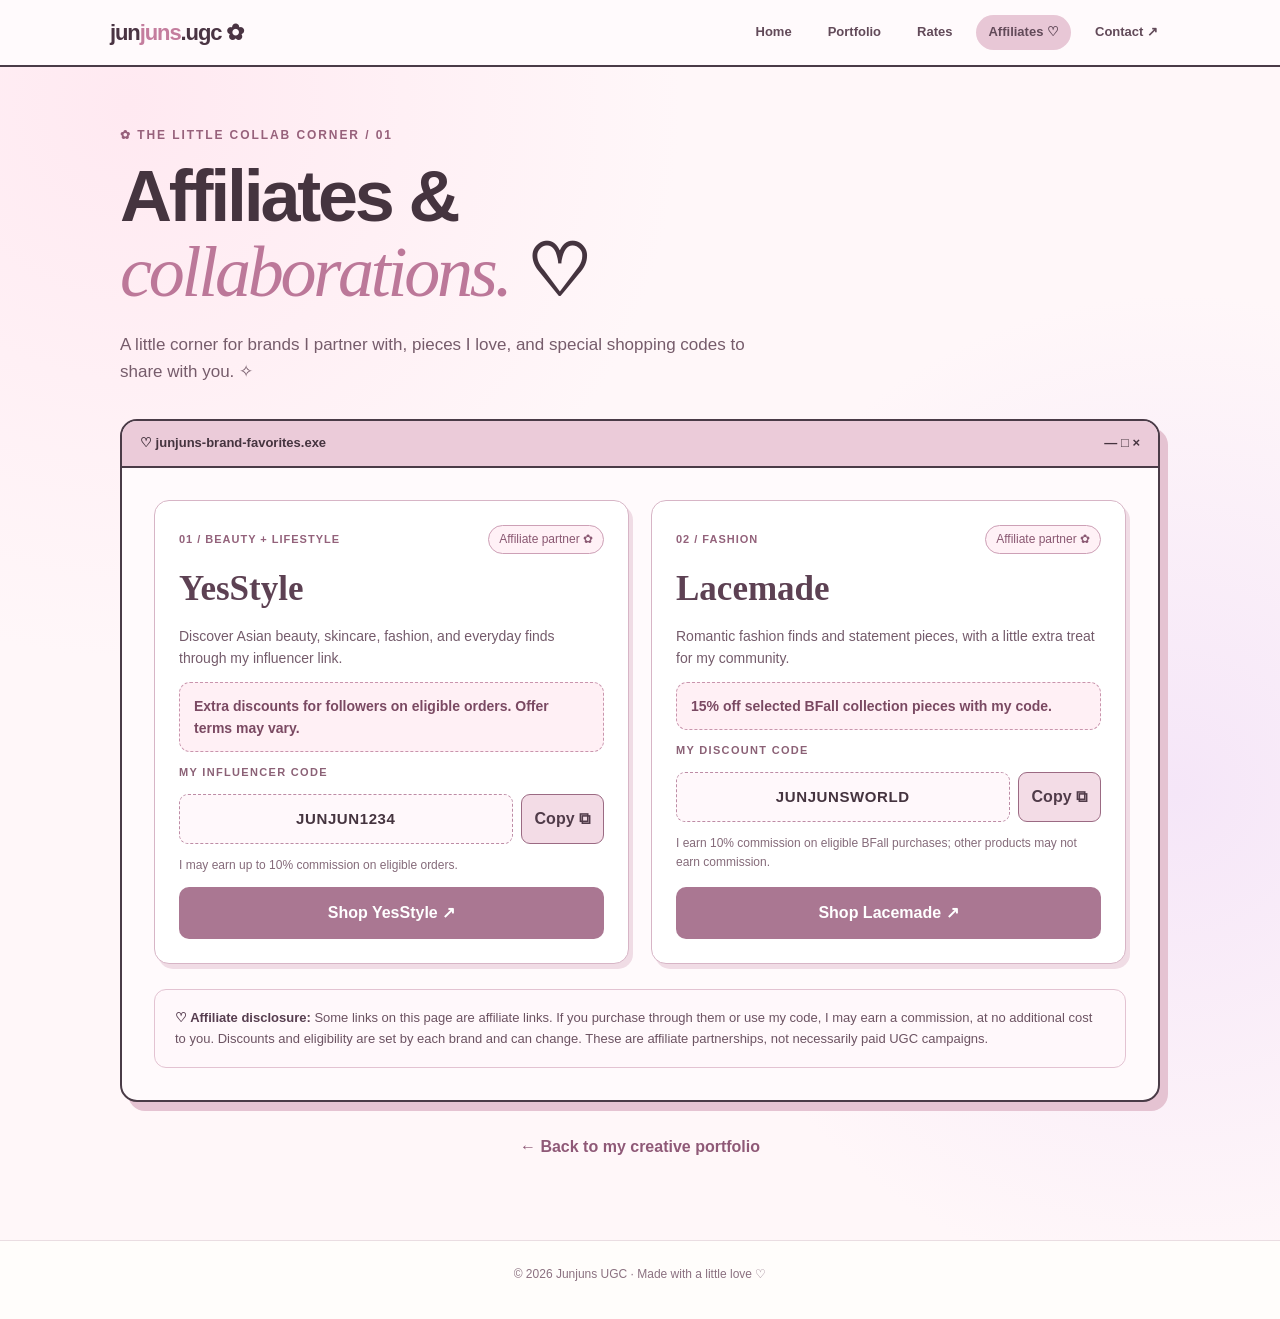
==== affiliates.html @ 4fedbb63 "Rename affiliates to affiliates.html" ====
<!doctype html>
<html lang="en">
<head>
<meta charset="utf-8"><meta name="viewport" content="width=device-width, initial-scale=1">
<meta name="description" content="Junjuns UGC affiliate partnerships, discount codes and shopping links for YesStyle and Lacemade.">
<title>Affiliates & Collaborations | Junjuns UGC</title>
<link rel="stylesheet" href="version-b.css">
<style>
/* Independent page styles; no existing site selectors or scripts modified. */
:root{--ink:#45343f;--pink:#ebcbd9;--rose:#a76f89;--paper:#fffafc;--edge:#4a3b47}
*,*::before,*::after{box-sizing:border-box}
body.aff-page{margin:0;min-height:100vh;background:radial-gradient(circle at 10% 8%,#ffe9f1,transparent 33%),radial-gradient(circle at 92% 60%,#f5e6f8,transparent 35%),#fff7f9;color:var(--ink);font-family:Arial,Helvetica,sans-serif;line-height:1.6}
.aff-top{position:relative;z-index:2;background:#fffafc;border-bottom:2px solid var(--edge);padding:15px max(20px,calc((100vw - 1060px)/2));display:flex;align-items:center;justify-content:space-between;gap:15px;flex-wrap:wrap}
.aff-logo{font-weight:900;font-size:22px;color:#4a3443;text-decoration:none;letter-spacing:-.05em}.aff-logo span{color:#c47d9e}
.aff-nav{display:flex;gap:12px;flex-wrap:wrap}.aff-nav a{font-size:13px;color:#624a59;text-decoration:none;font-weight:700;padding:7px 12px;border-radius:99px}.aff-nav a:hover,.aff-nav a:focus-visible{background:#f6dce7}.aff-nav a[aria-current]{background:#e8c7d6}
.aff-main{max-width:1080px;margin:0 auto;padding:54px 20px 80px}.aff-kicker{font-size:12px;font-weight:900;letter-spacing:.16em;color:#97617b}.aff-main h1{font-size:clamp(38px,6vw,72px);line-height:1.05;letter-spacing:-.045em;margin:12px 0 20px}.aff-main h1 em{color:#bc7899;font-family:Georgia,serif;font-weight:400}.aff-lead{max-width:650px;color:#765c6b;font-size:17px;margin:0 0 34px}
.aff-window{border:2px solid var(--edge);border-radius:17px;overflow:hidden;background:var(--paper);box-shadow:8px 9px 0 #e5c3d2}.aff-bar{background:var(--pink);border-bottom:2px solid var(--edge);display:flex;justify-content:space-between;gap:12px;padding:12px 18px;font-size:13px;font-weight:800}.aff-inner{padding:clamp(18px,3vw,32px)}
.aff-grid{display:grid;grid-template-columns:repeat(2,minmax(0,1fr));gap:22px}.aff-card{border:1px solid #d7b5c6;border-radius:15px;background:white;padding:24px;box-shadow:4px 5px 0 #f0dce5;display:flex;flex-direction:column;gap:12px;min-width:0}.aff-card-head{display:flex;align-items:center;justify-content:space-between;gap:8px;flex-wrap:wrap}.aff-category{font-size:11px;font-weight:900;letter-spacing:.09em;color:#93627b}.aff-stamp{font-size:12px;border:1px solid #cda0b6;border-radius:999px;padding:4px 10px;background:#fff1f6;color:#8a5872}.aff-card h2{font-family:Georgia,serif;font-size:35px;line-height:1.1;margin:4px 0;color:#5d4153}.aff-card p{margin:0;color:#745b6b;font-size:14px}.aff-offer{background:#fff0f5;border:1px dashed #c995ad;border-radius:11px;padding:12px 14px;font-weight:700;font-size:14px;color:#7a4962}.aff-code-label{font-size:11px;font-weight:900;letter-spacing:.12em;color:#8b6176}.aff-code-row{display:flex;align-items:stretch;gap:8px}.aff-code{flex:1;min-width:0;display:flex;align-items:center;justify-content:center;border:1px dashed #bd8ca5;border-radius:9px;background:#fff8fb;padding:12px 8px;font-size:15px;font-weight:900;letter-spacing:.04em;overflow-wrap:anywhere}.aff-copy{border:1px solid #9b6a83;background:#f3dce6;border-radius:9px;padding:9px 13px;color:#503b49;cursor:pointer;font-weight:800}.aff-copy:hover{background:#e9c7d7}.aff-shop{display:block;text-align:center;text-decoration:none;background:#aa7792;color:white!important;border-radius:10px;padding:13px 16px;font-weight:800;margin-top:auto}.aff-shop:hover{background:#8d5b77}.aff-small{font-size:12px!important;color:#856b7a!important}.aff-disclosure{margin:25px 0 0;padding:18px 20px;border:1px solid #e3c3d2;border-radius:12px;background:#fff8fb;color:#6c5362;font-size:13px}.aff-disclosure strong{color:#573e50}.aff-back{text-align:center;margin:32px 0 0}.aff-back a{color:#8f5977;font-weight:800;text-underline-offset:4px}.aff-footer{text-align:center;padding:24px 16px 35px;font-size:12px;color:#8b7180}
@media(max-width:700px){.aff-grid{grid-template-columns:1fr}.aff-main{padding-top:35px}.aff-top{justify-content:center}.aff-nav{justify-content:center}.aff-card{padding:20px}.aff-window{box-shadow:4px 5px 0 #e5c3d2}}
@media(prefers-reduced-motion:no-preference){.aff-card{transition:transform .2s,box-shadow .2s}.aff-card:hover{transform:translateY(-3px);box-shadow:5px 8px 0 #f0dce5}}
</style>
</head>
<body class="aff-page">
<header class="aff-top"><a class="aff-logo" href="index.html#home">jun<span>juns</span>.ugc ✿</a><nav class="aff-nav" aria-label="Page navigation"><a href="index.html#home">Home</a><a href="index.html#portfolio">Portfolio</a><a href="index.html#rates">Rates</a><a href="affiliates.html" aria-current="page">Affiliates ♡</a><a href="index.html#contact">Contact ↗</a></nav></header>
<main class="aff-main"><span class="aff-kicker">✿ THE LITTLE COLLAB CORNER / 01</span><h1>Affiliates &amp;<br><em>collaborations.</em> ♡</h1><p class="aff-lead">A little corner for brands I partner with, pieces I love, and special shopping codes to share with you. ✧</p>
<section class="aff-window" aria-label="Affiliate partnerships"><div class="aff-bar"><span>♡ junjuns-brand-favorites.exe</span><span aria-hidden="true">— □ ×</span></div><div class="aff-inner"><div class="aff-grid">
<article class="aff-card"><div class="aff-card-head"><span class="aff-category">01 / BEAUTY + LIFESTYLE</span><span class="aff-stamp">Affiliate partner ✿</span></div><h2>YesStyle</h2><p>Discover Asian beauty, skincare, fashion, and everyday finds through my influencer link.</p><div class="aff-offer">Extra discounts for followers on eligible orders. Offer terms may vary.</div><span class="aff-code-label">MY INFLUENCER CODE</span><div class="aff-code-row"><span class="aff-code">JUNJUN1234</span><button class="aff-copy" type="button" data-copy="JUNJUN1234" aria-label="Copy YesStyle code JUNJUN1234">Copy ⧉</button></div><p class="aff-small">I may earn up to 10% commission on eligible orders.</p><a class="aff-shop" href="https://www.yesstyle.com/de/home.html?rco=JUNJUN1234&amp;utm_term=JUNJUN1234&amp;utm_medium=Influencer&amp;utm_source=dynamic&amp;mcg=influencer" target="_blank" rel="noopener noreferrer sponsored">Shop YesStyle ↗</a></article>
<article class="aff-card"><div class="aff-card-head"><span class="aff-category">02 / FASHION</span><span class="aff-stamp">Affiliate partner ✿</span></div><h2>Lacemade</h2><p>Romantic fashion finds and statement pieces, with a little extra treat for my community.</p><div class="aff-offer">15% off selected BFall collection pieces with my code.</div><span class="aff-code-label">MY DISCOUNT CODE</span><div class="aff-code-row"><span class="aff-code">JUNJUNSWORLD</span><button class="aff-copy" type="button" data-copy="JUNJUNSWORLD" aria-label="Copy Lacemade code JUNJUNSWORLD">Copy ⧉</button></div><p class="aff-small">I earn 10% commission on eligible BFall purchases; other products may not earn commission.</p><a class="aff-shop" href="https://lacemade.com/JUNJUNSWORLD" target="_blank" rel="noopener noreferrer sponsored">Shop Lacemade ↗</a></article>
</div><aside class="aff-disclosure"><strong>♡ Affiliate disclosure:</strong> Some links on this page are affiliate links. If you purchase through them or use my code, I may earn a commission, at no additional cost to you. Discounts and eligibility are set by each brand and can change. These are affiliate partnerships, not necessarily paid UGC campaigns.</aside></div></section>
<p class="aff-back"><a href="index.html#portfolio">← Back to my creative portfolio</a></p></main><footer class="aff-footer">© 2026 Junjuns UGC · Made with a little love ♡</footer>
<script>
(function(){document.querySelectorAll('[data-copy]').forEach(function(button){button.addEventListener('click',async function(){var value=button.getAttribute('data-copy');var old=button.textContent;try{if(navigator.clipboard&&window.isSecureContext){await navigator.clipboard.writeText(value)}else{var area=document.createElement('textarea');area.value=value;area.style.position='fixed';area.style.opacity='0';document.body.appendChild(area);area.select();if(!document.execCommand('copy'))throw Error('Copy unavailable');area.remove()}button.textContent='Copied ✓'}catch(e){button.textContent='Select code';var selection=window.getSelection();var range=document.createRange();range.selectNodeContents(button.previousElementSibling);selection.removeAllRanges();selection.addRange(range)}setTimeout(function(){button.textContent=old},2000)})})})();
</script>
</body></html>
---- version-b.css ----
@import url('https://fonts.googleapis.com/css2?family=DM+Sans:wght@400;500;600;700;800&family=Playfair+Display:ital,wght@1,600;1,700&display=swap');:root{--cream:#faf7f2;--white:#fffdfb;--rose:#ebcfd7;--mauve:#b78396;--blue:#c5d6eb;--ink:#302b32;--line:#494047;--muted:#6c6469}*{box-sizing:border-box}html{scroll-behavior:smooth}body{margin:0;color:var(--ink);background:var(--cream);font:16px/1.65 'DM Sans',Arial,sans-serif}a{color:inherit;text-decoration:none}button{font:inherit;cursor:pointer}.shell{width:min(1120px,calc(100% - 44px));margin:auto}.nav{height:75px;display:flex;align-items:center;justify-content:space-between;padding:0 max(24px,calc((100vw - 1120px)/2));background:rgba(255,253,251,.96);border-bottom:1px solid #e6dadd;position:sticky;top:0;z-index:30;backdrop-filter:blur(12px)}.brand,footer b{font-size:22px;font-weight:800;letter-spacing:-1.5px}.brand span,footer b span{color:var(--mauve)}.brand i{font-style:normal;color:var(--mauve)}nav{display:flex;gap:29px}nav a{font-size:13px;font-weight:800}nav a:hover,.textlink:hover{color:var(--mauve)}.mobile{display:none;border:0;background:none;font-size:24px}.section{padding:100px 0;scroll-margin-top:72px}.hero{padding:80px 0 55px;background:radial-gradient(ellipse at 90% 15%,#f3e8ed 0%,transparent 48%),var(--cream)}.window{border:2px solid var(--line);box-shadow:11px 11px 0 var(--blue);background:white;max-width:1040px;margin:auto}.titlebar{display:flex;justify-content:space-between;align-items:center;background:#8fa9a3;color:#fff;padding:8px 15px;border-bottom:2px solid var(--line);font-size:12px;font-weight:800;letter-spacing:.6px}.controls{color:#302b32}.windowbody{display:grid;grid-template-columns:1.08fr .92fr;min-height:490px}.intro{padding:52px 48px}.tape,.label{display:inline-block;background:#efd9b7;border:1px solid var(--line);padding:5px 12px;font-size:11px;font-weight:800;transform:rotate(-2deg)}.eyebrow{font-size:11px;letter-spacing:2px;font-weight:800;color:#806776}.intro .eyebrow{display:block;margin-top:22px;color:#698b8c}h1,h2,h3,p{margin-top:0}h1{font-size:clamp(48px,6.1vw,83px);line-height:.98;letter-spacing:-5px;margin:16px 0 25px;font-weight:800}em{font-family:'Playfair Display',Georgia,serif;color:var(--mauve);font-weight:600}.dot{color:#8fa9a3}.lead{max-width:430px;color:#4b444a;font-size:15px}.actions{display:flex;flex-wrap:wrap;gap:12px;margin-top:30px}.btn{display:inline-block;background:#efd2a8;border:2px solid var(--ink);border-radius:6px;padding:11px 19px;font-size:12px;font-weight:800;box-shadow:3px 3px 0 var(--ink)}.btn:hover{transform:translateY(-2px)}.outline{background:#fff}.photo-area{position:relative;display:flex;align-items:center;justify-content:center;background:#faf3f4;overflow:hidden;min-height:460px}.paper{position:absolute;width:245px;height:305px;border:1px solid #b5a9a9;background:#e5e1db;transform:rotate(-12deg)}.paper.two{background:var(--blue);transform:rotate(10deg)}.polaroid{position:relative;width:245px;background:#fff;padding:14px 14px 10px;transform:rotate(5deg);box-shadow:3px 8px 17px #332b3433;border:1px solid #aaa}.portrait{height:265px;background:linear-gradient(145deg,#ead1d9,#d9e5ef);display:flex;align-items:center;justify-content:center;text-align:center;color:#786b73;font-weight:800;letter-spacing:2px}.portrait img{width:100%;height:100%;object-fit:cover}.polaroid small{display:block;text-align:center;font:italic 16px Georgia;margin-top:9px}.seal{position:absolute;right:18px;bottom:42px;transform:rotate(10deg);border:2px solid #9eb7bd;padding:7px;color:#698f96;font-size:11px;font-weight:800}.sticker{position:absolute;left:12px;bottom:32px;background:var(--rose);padding:8px;transform:rotate(-9deg);font-size:11px;font-weight:800}.status{display:flex;justify-content:space-between;background:var(--rose);padding:9px 15px;border-top:2px solid var(--line);font-size:10px;letter-spacing:1px;font-weight:800}.micro{text-align:center;font-size:12px;color:var(--mauve);margin-top:30px}.heading{text-align:center;max-width:720px;margin:0 auto 44px}.heading h2{font-size:clamp(38px,5vw,61px);letter-spacing:-2.5px;line-height:1.15;margin:13px 0 15px}.heading p{color:var(--muted)}.about{background:#fffdfb}.about-grid{display:grid;grid-template-columns:1fr 1fr;gap:28px;align-items:stretch}.about-card{background:var(--rose);border:1.5px solid var(--ink);border-radius:25px;padding:45px;box-shadow:7px 7px 0 var(--blue)}.about-icon{font-size:50px;color:var(--mauve)}.about-card h3,.about-copy h3{font-size:30px;line-height:1.2}.about-card p,.about-copy p{color:#514951}.tiny-note{font-size:10px;font-weight:800;letter-spacing:1.5px;margin-top:34px}.about-copy{padding:38px}.about-copy .label{background:var(--blue);margin-bottom:18px}.steps{display:flex;flex-wrap:wrap;gap:8px;margin:23px 0}.steps span{background:#f5edf0;border:1px solid #e5d7dd;border-radius:40px;padding:7px 12px;font-size:11px;font-weight:800}.textlink{display:block;font-size:13px;font-weight:800;margin-top:20px}.portfolio{background:#faf7f2}.filters{display:flex;flex-wrap:wrap;gap:9px;justify-content:center;margin-bottom:28px}.filter{background:white;border:1px solid #d7c7cb;border-radius:50px;padding:9px 16px;font-size:12px;font-weight:800;color:var(--ink)}.filter.active{background:var(--rose);border-color:var(--mauve)}.projects{display:grid;grid-template-columns:repeat(3,1fr);gap:22px}.project{border:1.5px solid var(--ink);background:#fff;box-shadow:5px 5px 0 #e9d5dc;overflow:hidden;border-radius:7px;cursor:pointer;text-align:left;padding:0}.project:hover{transform:translateY(-3px)}.project-image{height:230px;position:relative;background:#e6d4dc;display:flex;align-items:center;justify-content:center;overflow:hidden}.project:nth-child(3n+2) .project-image{background:var(--blue)}.project:nth-child(3n) .project-image{background:#e8e0d8}.project-image img{width:100%;height:100%;object-fit:cover}.project-image .placeholder{font-size:55px}.project-image .tag{position:absolute;top:13px;left:13px;background:#fff;padding:4px 8px;border:1px solid var(--ink);font-size:10px;font-weight:800;text-transform:uppercase}.project-body{padding:20px}.project-body small{font-size:10px;letter-spacing:1.2px;font-weight:800;text-transform:uppercase;color:var(--mauve)}.project-body h3{font-size:21px;line-height:1.2;margin:9px 0}.project-body p{font-size:13px;color:var(--muted);min-height:55px}.view{font-size:12px;font-weight:800}.fineprint{margin-top:28px;text-align:center;color:var(--muted);font-size:12px}.services{background:#f5edf0}.service-grid,.rate-grid{display:grid;grid-template-columns:repeat(3,1fr);gap:20px}.service-grid article,.rate-grid article{background:#fffdfb;border:1.5px solid var(--ink);border-radius:12px;padding:32px;box-shadow:5px 5px 0 #e3cbd4}.service-grid span,.rate-grid span{font-size:11px;font-weight:800;letter-spacing:1.5px;color:var(--mauve)}.service-grid h3,.rate-grid h3{font-size:23px;line-height:1.25;margin:15px 0}.service-grid p,.rate-grid p{color:var(--muted);font-size:14px}.rates{background:#fffdfb}.rate-grid article{box-shadow:5px 5px 0 var(--blue)}.rate-grid .featured{background:#f9edf1}.rate-grid strong{display:block;font-size:43px;letter-spacing:-2px;margin:14px 0}.contact{background:linear-gradient(180deg,#faf7f2,#f4edf1)}.contact-window{max-width:850px;margin:auto;border:2px solid var(--ink);box-shadow:8px 8px 0 var(--rose)}.titlebar.blue{background:#a7c1dd}.contact-content{background:var(--blue);padding:45px;display:grid;grid-template-columns:1fr 200px;gap:25px;align-items:center}.contact-content h3{font-size:33px;margin:20px 0 10px}.contact-content .btn{margin-top:14px}.envelope{font-size:120px;text-align:center;color:#fff;line-height:1}.envelope span{display:block;font-size:12px;line-height:1.5;letter-spacing:1.4px;color:var(--ink);font-weight:800;transform:rotate(-5deg)}footer{padding:42px 0;background:#fffdfb;border-top:1px solid #eadde2;text-align:center}footer p{font-size:13px;margin:5px 0}footer small{font-size:11px;color:var(--muted)}.modal{position:fixed;inset:0;background:#241d25ba;z-index:100;display:none;align-items:center;justify-content:center;padding:20px}.modal.open{display:flex}.modal-panel{position:relative;background:var(--white);border:2px solid var(--ink);border-radius:18px;width:min(800px,100%);max-height:92vh;overflow:auto;padding:30px;box-shadow:8px 8px 0 var(--rose)}.modal-panel h3{font-size:28px;margin:7px 0}.modal-panel p{font-size:14px;color:var(--muted)}.close{position:absolute;right:15px;top:12px;border:2px solid var(--ink);border-radius:50%;background:white;width:38px;height:38px;font-size:23px}.mediawrap{display:flex;justify-content:center;align-items:center;background:#f4eff1;border-radius:9px;overflow:hidden;padding:8px}.mediawrap video{display:block;max-width:100%;max-height:65vh;width:auto;height:auto;border-radius:5px}.mediawrap iframe{border:0;width:min(100%,650px);height:min(65vh,460px);border-radius:5px}.mediawrap img{max-width:100%;max-height:60vh;object-fit:contain}.empty-media{padding:50px;text-align:center}.external{display:inline-block;margin-top:15px;font-size:13px;font-weight:800;text-decoration:underline}@media(max-width:800px){.mobile{display:block}nav{display:none;position:absolute;top:75px;left:0;right:0;background:#fff;padding:20px;flex-direction:column;gap:15px;box-shadow:0 12px 15px #0001}nav.show{display:flex}.windowbody,.about-grid{grid-template-columns:1fr}.photo-area{min-height:350px}.intro{padding:35px 28px}.section{padding:70px 0}.projects,.service-grid,.rate-grid{grid-template-columns:repeat(2,1fr)}.contact-content{grid-template-columns:1fr}.envelope{display:none}}@media(max-width:550px){.projects,.service-grid,.rate-grid{grid-template-columns:1fr}.status{font-size:8px}.intro h1{font-size:53px;letter-spacing:-3px}.about-copy,.about-card{padding:27px}.contact-content{padding:25px}.heading h2{font-size:39px}}

/* Portfolio layout: vertical and horizontal videos */

.projects {
  display: grid;
  grid-template-columns: repeat(4, minmax(0, 1fr));
  gap: 24px;
  align-items: start;
}

.projects .project {
  grid-column: span 1;
  min-width: 0;
  cursor: default;
}

/* Make horizontal videos twice as wide */
.projects .project:has(
  video.portfolio-video[data-orientation="horizontal"]
) {
  grid-column: span 2;
}

/* Keep each video's natural proportions */
.project-image:has(.portfolio-video) {
  height: auto;
  aspect-ratio: auto;
  overflow: hidden;
  background: #e7d8df;
}

.portfolio-video {
  display: block;
  width: 100%;
  height: auto;
  max-height: none;
  aspect-ratio: auto;
  object-fit: contain;
}

.project-image .tag {
  z-index: 2;
  pointer-events: none;
}

/* Tablet */
@media (max-width: 900px) {
  .projects {
    grid-template-columns: repeat(2, minmax(0, 1fr));
  }
}

/* Mobile */
@media (max-width: 600px) {
  .projects {
    grid-template-columns: 1fr;
  }

  .projects .project,
  .projects .project:has(
    video.portfolio-video[data-orientation="horizontal"]
  ) {
    grid-column: span 1;
  }
}

/* Slightly smaller horizontal video */

@media (min-width: 901px) {
  .projects .project:has(
    .portfolio-video[data-orientation="horizontal"]
  ) {
    width: 88%;
    justify-self: start;
  }
}


/* Junjuns UGC Quote Builder */

.quote-section {
  max-width: 1120px;
  margin: 70px auto;
  padding: 35px 22px;
  color: #49383f;
}

.quote-heading {
  text-align: center;
  margin-bottom: 35px;
}

.quote-eyebrow {
  font-size: 12px;
  letter-spacing: 2px;
  color: #a47a8c;
}

.quote-heading h2 {
  font-size: clamp(28px, 4vw, 42px);
  margin: 12px 0;
}

.quote-grid {
  display: grid;
  grid-template-columns: 1.1fr 0.9fr;
  gap: 30px;
  align-items: start;
}

.quote-fields,
.quote-summary {
  background: #fffaf7;
  border: 1px solid #ead9df;
  border-radius: 18px;
  padding: 28px;
}

.quote-fields h3,
.quote-summary h3 {
  margin: 22px 0 16px;
  font-size: 19px;
}

.quote-fields h3:first-child,
.quote-summary h3:first-child {
  margin-top: 0;
}

.quote-section label {
  display: block;
  font-size: 13px;
  margin: 15px 0 7px;
}

.quote-section input:not([type="checkbox"]),
.quote-section select,
.quote-section textarea {
  width: 100%;
  padding: 12px;
  border: 1px solid #decbd2;
  border-radius: 9px;
  background: white;
  color: #49383f;
  font: inherit;
  box-sizing: border-box;
}

.quote-section .quote-check {
  display: flex;
  align-items: center;
  gap: 10px;
  cursor: pointer;
}

.quote-check input {
  accent-color: #ae8296;
}

.quote-summary > p:not(.quote-note) {
  display: flex;
  justify-content: space-between;
  gap: 12px;
  margin: 15px 0;
}

.quote-total {
  display: flex;
  justify-content: space-between;
  align-items: center;
  border-top: 1px solid #e6d5dc;
  padding: 20px 0;
  margin-top: 20px;
}

.quote-total strong {
  font-size: 29px;
  color: #a46d87;
}

.quote-note {
  font-size: 12px;
  line-height: 1.7;
  color: #88757e;
}

.quote-submit {
  width: 100%;
  background: #ad8095;
  color: white;
  border: 0;
  border-radius: 30px;
  padding: 15px;
  margin-top: 20px;
  font: inherit;
  cursor: pointer;
}

.quote-submit:hover {
  background: #94677e;
}

@media (max-width: 750px) {
  .quote-grid {
    grid-template-columns: 1fr;
  }

  .quote-fields,
  .quote-summary {
    padding: 20px;
  }
}

/* RETRO CONTACT BUTTONS */

.contact-buttons {
  display: flex;
  flex-wrap: wrap;
  gap: 14px;
  margin-top: 22px;
}

.contact-buttons .contact-btn {
  display: inline-flex;
  align-items: center;
  justify-content: center;
  gap: 9px;
  padding: 13px 20px;
  border: 3px solid;
  border-color: #ffffff #69616e #69616e #ffffff;
  border-radius: 12px;
  box-shadow: 2px 2px 0 #34313a;
  color: #34313a;
  font-family: "Courier New", monospace;
  font-size: 13px;
  font-weight: 800;
  text-decoration: none;
  cursor: pointer;
  transition: none;
}

/* BLUE EMAIL BUTTON */
.contact-buttons .contact-btn-email {
  background: #a8c8ee;
  color: #34313a;
}

/* PINK INSTAGRAM BUTTON */
.contact-buttons .contact-btn-instagram {
  background: #efb5d0;
  color: #34313a;
}

.contact-buttons .contact-btn:hover {
  transform: translate(-1px, -1px);
  box-shadow: 3px 3px 0 #34313a;
}

.contact-buttons .contact-btn:active {
  transform: translate(2px, 2px);
  box-shadow: none;
  border-color: #69616e #ffffff #ffffff #69616e;
}

.contact-buttons .contact-btn svg {
  width: 19px;
  height: 19px;
}


/* ELEGANT EMAIL STICKER */

.contact-copy-email {
  display: inline-flex;
  align-items: center;
  flex-wrap: wrap;
  gap: 8px;
  margin-top: 16px;
  padding: 7px 10px;
  background: #fff5f9;
  border: 2px solid #34313a;
  border-radius: 10px;
  box-shadow: 2px 2px 0 #e6a9c6;
  max-width: 100%;
}


/* THIN ELEGANT FONT */

.contact-copy-email span {
  font-family: Georgia, "Times New Roman", serif;
  font-size: 15px;
  font-weight: 400;
  letter-spacing: 0.1px;
  color: #493447;
  overflow-wrap: anywhere;
}

.contact-copy-email button {
  background: #f3bbd4;
  color: #34313a;
  border: 2px solid #34313a;
  border-radius: 7px;
  padding: 5px 7px;
  box-shadow: 2px 2px 0 #806a7d;
  font-size: 14px;
  cursor: pointer;
}


.contact-copy-email button:hover {
  background: #eaa7c7;
}

.contact-copy-email button:active {
  transform: translate(2px, 2px);
  box-shadow: none;
}

/* WHY WORK WITH ME — RETRO PROCESS WINDOW */
.wwm-section {
  max-width: 1120px;
  margin: 75px auto;
  padding: 0 22px;
}

.wwm-intro {
  max-width: 680px;
  margin: 0 auto 30px;
  text-align: center;
}

.wwm-eyebrow {
  color: #a3768b;
  font-size: 12px;
  font-weight: 700;
  letter-spacing: 2px;
}

.wwm-intro h2 {
  margin: 12px 0;
  color: #302b32;
  font-size: clamp(30px, 4vw, 46px);
}

.wwm-intro h2 em {
  color: #b78396;
  font-family: "Playfair Display", serif;
}

.wwm-intro > p:last-child {
  color: #6c6469;
  line-height: 1.8;
}

.wwm-window {
  overflow: hidden;
  border: 2px solid #494047;
  border-radius: 22px;
  background: #fffdfb;
  box-shadow: 9px 10px 0 #ebcfd7;
}

.wwm-window-bar {
  display: flex;
  justify-content: space-between;
  align-items: center;
  padding: 16px 22px;
  background: #ebcfd7;
  border-bottom: 2px solid #494047;
  color: #493442;
  font-weight: 700;
}

.wwm-window-body {
  padding: 28px;
}

.wwm-steps {
  display: grid;
  grid-template-columns: repeat(5, minmax(0, 1fr));
  gap: 12px;
}

.wwm-step {
  display: flex;
  flex-direction: column;
  align-items: center;
  gap: 8px;
  padding: 20px 6px;
  background: #f7eaf0;
  border: 1px solid #e7ceda;
  border-radius: 14px;
  color: #624456;
  cursor: pointer;
  font-family: inherit;
  transition: transform .2s, background .2s;
}

.wwm-step:hover {
  transform: translateY(-4px);
}

.wwm-step.active {
  background: #e7bfd0;
  border-color: #a8758d;
}

.wwm-step > span {
  font-size: 29px;
}

.wwm-step b {
  font-size: 14px;
}

.wwm-step small {
  font-size: 12px;
}

.wwm-step:focus-visible,
#wwm-next:focus-visible {
  outline: 3px solid #9b6683;
  outline-offset: 3px;
}

.wwm-detail {
  margin-top: 22px;
  padding: 25px;
  background: #fff4f8;
  border: 1px solid #e7cbd7;
  border-radius: 15px;
}

.wwm-detail-label {
  margin: 0 0 8px;
  color: #a3768b;
  font-size: 12px;
  font-weight: 700;
  letter-spacing: 1px;
}

.wwm-detail h3 {
  margin: 0 0 10px;
  color: #5e4052;
  font-size: 23px;
}

.wwm-detail > p:not(.wwm-detail-label) {
  color: #715866;
  line-height: 1.7;
}

.wwm-detail-footer {
  display: flex;
  justify-content: space-between;
  align-items: center;
  gap: 12px;
  margin-top: 20px;
  color: #987185;
  font-size: 13px;
}

#wwm-next {
  padding: 11px 18px;
  border: 1px solid #b78396;
  border-radius: 12px;
  background: #ebcfd7;
  color: #493442;
  font-family: inherit;
  font-weight: 700;
  cursor: pointer;
}

#wwm-next:hover {
  background: #dfb4c4;
}

@media (max-width: 650px) {
  .wwm-section {
    margin: 50px auto;
    padding: 0 14px;
  }

  .wwm-window-body {
    padding: 14px;
  }

  .wwm-steps {
    gap: 5px;
  }

  .wwm-step {
    padding: 12px 2px;
    gap: 5px;
  }

  .wwm-step > span {
    font-size: 21px;
  }

  .wwm-step small {
    font-size: 10px;
  }

  .wwm-detail {
    padding: 18px;
  }
}

@media (prefers-reduced-motion: reduce) {
  .wwm-step {
    transition: none;
  }
}
.about-grid {
  grid-template-columns: 1fr;
}

/* COMPACT WHY WORK WITH ME SECTION */

.wwm-section {
  max-width: 950px;
  margin: 45px auto;
  padding: 0 20px;
}

.wwm-intro {
  margin-bottom: 22px;
}

.wwm-intro h2 {
  font-size: clamp(28px, 3vw, 38px);
  margin: 8px 0;
}

.wwm-intro > p:last-child {
  font-size: 14px;
  line-height: 1.6;
}

.wwm-window {
  border-radius: 17px;
  box-shadow: 6px 7px 0 #ebcfd7;
}

.wwm-window-bar {
  padding: 11px 17px;
  font-size: 13px;
}

.wwm-window-body {
  padding: 18px;
}

.wwm-steps {
  gap: 9px;
}

.wwm-step {
  padding: 12px 5px;
  gap: 5px;
  border-radius: 11px;
}

.wwm-step > span {
  font-size: 22px;
}

.wwm-step b {
  font-size: 12px;
}

.wwm-step small {
  font-size: 11px;
}

.wwm-detail {
  margin-top: 14px;
  padding: 17px 20px;
  border-radius: 12px;
}

.wwm-detail-label {
  font-size: 10px;
}

.wwm-detail h3 {
  font-size: 19px;
  margin-bottom: 5px;
}

.wwm-detail > p:not(.wwm-detail-label) {
  font-size: 13px;
  line-height: 1.5;
}

.wwm-detail-footer {
  margin-top: 12px;
}

#wwm-next {
  padding: 8px 13px;
  font-size: 12px;
}

@media (max-width: 650px) {
  .wwm-section {
    margin: 35px auto;
    padding: 0 14px;
  }

  .wwm-window-body {
    padding: 12px;
  }

  .wwm-step {
    padding: 10px 2px;
  }

  .wwm-step > span {
    font-size: 19px;
  }

  .wwm-step small {
    font-size: 9px;
  }

  .wwm-detail {
    padding: 14px;
  }
}


/* CREATIVE SERVICES + WHY WORK WITH ME
   WIDER, SHORTER, MORE CONNECTED */

/* Reduce gap between the two sections */
.services {
  padding-bottom: 18px;
}

.wwm-section {
  max-width: 1140px;
  margin: 0 auto 45px;
  padding: 0 20px;
}

/* Smaller, closer heading */
.wwm-intro {
  max-width: 850px;
  margin: 0 auto 18px;
}

.wwm-eyebrow {
  font-size: 10px;
  letter-spacing: 1.5px;
}

.wwm-intro h2 {
  font-size: clamp(27px, 3vw, 35px);
  margin: 5px 0 8px;
}

.wwm-intro > p:last-child {
  font-size: 13px;
  line-height: 1.5;
  margin: 0;
}

/* Wider and flatter retro window */
.wwm-window {
  border-radius: 15px;
  box-shadow: 6px 6px 0 #ebcfd7;
}

.wwm-window-bar {
  padding: 9px 15px;
  font-size: 12px;
}

.wwm-window-body {
  padding: 13px 16px;
}

/* Five compact step cards */
.wwm-steps {
  grid-template-columns: repeat(5, minmax(0, 1fr));
  gap: 8px;
}

.wwm-step {
  padding: 9px 5px;
  gap: 3px;
  border-radius: 9px;
  min-height: 0;
}

.wwm-step > span {
  font-size: 16px;
  line-height: 1.1;
}

.wwm-step b {
  font-size: 11px;
}

.wwm-step small {
  font-size: 10px;
}

/* Shorter detail box */
.wwm-detail {
  margin-top: 10px;
  padding: 12px 17px;
  border-radius: 10px;
}

.wwm-detail-label {
  font-size: 9px;
  margin-bottom: 4px;
}

.wwm-detail h3 {
  font-size: 17px;
  margin-bottom: 4px;
}

.wwm-detail > p:not(.wwm-detail-label) {
  font-size: 12px;
  line-height: 1.4;
  margin: 0;
}

.wwm-detail-footer {
  margin-top: 8px;
  font-size: 11px;
}

#wwm-next {
  padding: 6px 11px;
  font-size: 11px;
  border-radius: 9px;
}

/* Mobile adjustments */
@media (max-width: 650px) {
  .services {
    padding-bottom: 15px;
  }

  .wwm-section {
    margin: 0 auto 35px;
    padding: 0 14px;
  }

  .wwm-intro {
    margin-bottom: 15px;
  }

  .wwm-window-body {
    padding: 10px;
  }

  .wwm-steps {
    gap: 4px;
  }

  .wwm-step {
    padding: 9px 2px;
  }

  .wwm-step > span {
    font-size: 15px;
  }

  .wwm-step small {
    font-size: 9px;
  }

  .wwm-detail {
    padding: 12px;
  }
}

/* ==========================================
   JUNJUNS CREATIVE STUDIO — COMBINED WINDOW
   ========================================== */

/* Unified retro window */
.creative-studio-window {
  max-width: 1140px;
  margin: 28px auto 0;
  overflow: hidden;
  background: #fffdfb;
  border: 2px solid #494047;
  border-radius: 16px;
  box-shadow: 7px 8px 0 #e5cbd6;
}

/* Retro title bar */
.creative-studio-bar {
  display: flex;
  justify-content: space-between;
  align-items: center;
  padding: 11px 18px;
  background: #ebcfd7;
  border-bottom: 2px solid #494047;
  color: #493442;
  font-size: 13px;
  font-weight: 700;
}

/* Inner content */
.creative-studio-content {
  padding: 20px;
}

/* Three service cards */
.creative-studio-window .service-grid {
  display: grid;
  grid-template-columns: repeat(3, minmax(0, 1fr));
  gap: 12px;
  margin: 0;
}

.creative-studio-window .service-grid article {
  min-width: 0;
  padding: 19px;
  background: #faf4f7;
  border: 1px solid #e7ceda;
  border-radius: 12px;
  box-shadow: none;
  transform: none;
}

.creative-studio-window .service-grid article:hover {
  transform: translateY(-3px);
  box-shadow: 3px 4px 0 #ebcfd7;
}

.creative-studio-window .service-grid article > span {
  color: #a3768b;
  font-size: 10px;
  letter-spacing: 1px;
}

.creative-studio-window .service-grid h3 {
  margin: 11px 0 8px;
  font-size: 18px;
  color: #302b32;
}

.creative-studio-window .service-grid p {
  margin: 0;
  font-size: 12px;
  line-height: 1.65;
  color: #6c6469;
}

/* Process divider */
.creative-process-divider {
  display: flex;
  align-items: center;
  gap: 14px;
  margin: 21px 0 15px;
  color: #a3768b;
  font-size: 10px;
  font-weight: 700;
  letter-spacing: 1.5px;
  white-space: nowrap;
}

.creative-process-divider::before,
.creative-process-divider::after {
  content: "";
  height: 1px;
  flex: 1;
  background: #e7ceda;
}

/* Remove old nested window spacing */
.creative-studio-window .wwm-window-body {
  padding: 0;
}

/* Five compact process cards */
.creative-studio-window .wwm-steps {
  display: grid;
  grid-template-columns: repeat(5, minmax(0, 1fr));
  gap: 9px;
}

.creative-studio-window .wwm-step {
  min-height: 0;
  padding: 10px 5px;
  gap: 4px;
  border-radius: 9px;
}

.creative-studio-window .wwm-step > span {
  font-size: 16px;
  line-height: 1;
}

.creative-studio-window .wwm-step b {
  font-size: 11px;
}

.creative-studio-window .wwm-step small {
  font-size: 10px;
}

/* Compact description box */
.creative-studio-window .wwm-detail {
  margin-top: 11px;
  padding: 14px 17px;
  border-radius: 10px;
}

.creative-studio-window .wwm-detail-label {
  margin-bottom: 5px;
  font-size: 9px;
}

.creative-studio-window .wwm-detail h3 {
  margin: 0 0 5px;
  font-size: 17px;
}

.creative-studio-window .wwm-detail > p:not(.wwm-detail-label) {
  margin: 0;
  font-size: 12px;
  line-height: 1.5;
}

.creative-studio-window .wwm-detail-footer {
  margin-top: 10px;
}

.creative-studio-window #wwm-next {
  padding: 7px 12px;
  font-size: 11px;
}

/* Mobile layout */
@media (max-width: 650px) {
  .creative-studio-window {
    margin-top: 20px;
  }

  .creative-studio-bar {
    padding: 10px 12px;
    font-size: 11px;
  }

  .creative-studio-content {
    padding: 13px;
  }

  .creative-studio-window .service-grid {
    grid-template-columns: 1fr;
    gap: 9px;
  }

  .creative-studio-window .service-grid article {
    padding: 15px;
  }

  .creative-studio-window .service-grid h3 {
    font-size: 16px;
  }

  .creative-process-divider {
    margin: 18px 0 12px;
    font-size: 9px;
  }

  .creative-studio-window .wwm-steps {
    gap: 4px;
  }

  .creative-studio-window .wwm-step {
    padding: 9px 2px;
  }

  .creative-studio-window .wwm-step > span {
    font-size: 14px;
  }

  .creative-studio-window .wwm-step small {
    font-size: 9px;
  }

  .creative-studio-window .wwm-detail {
    padding: 12px;
  }
}
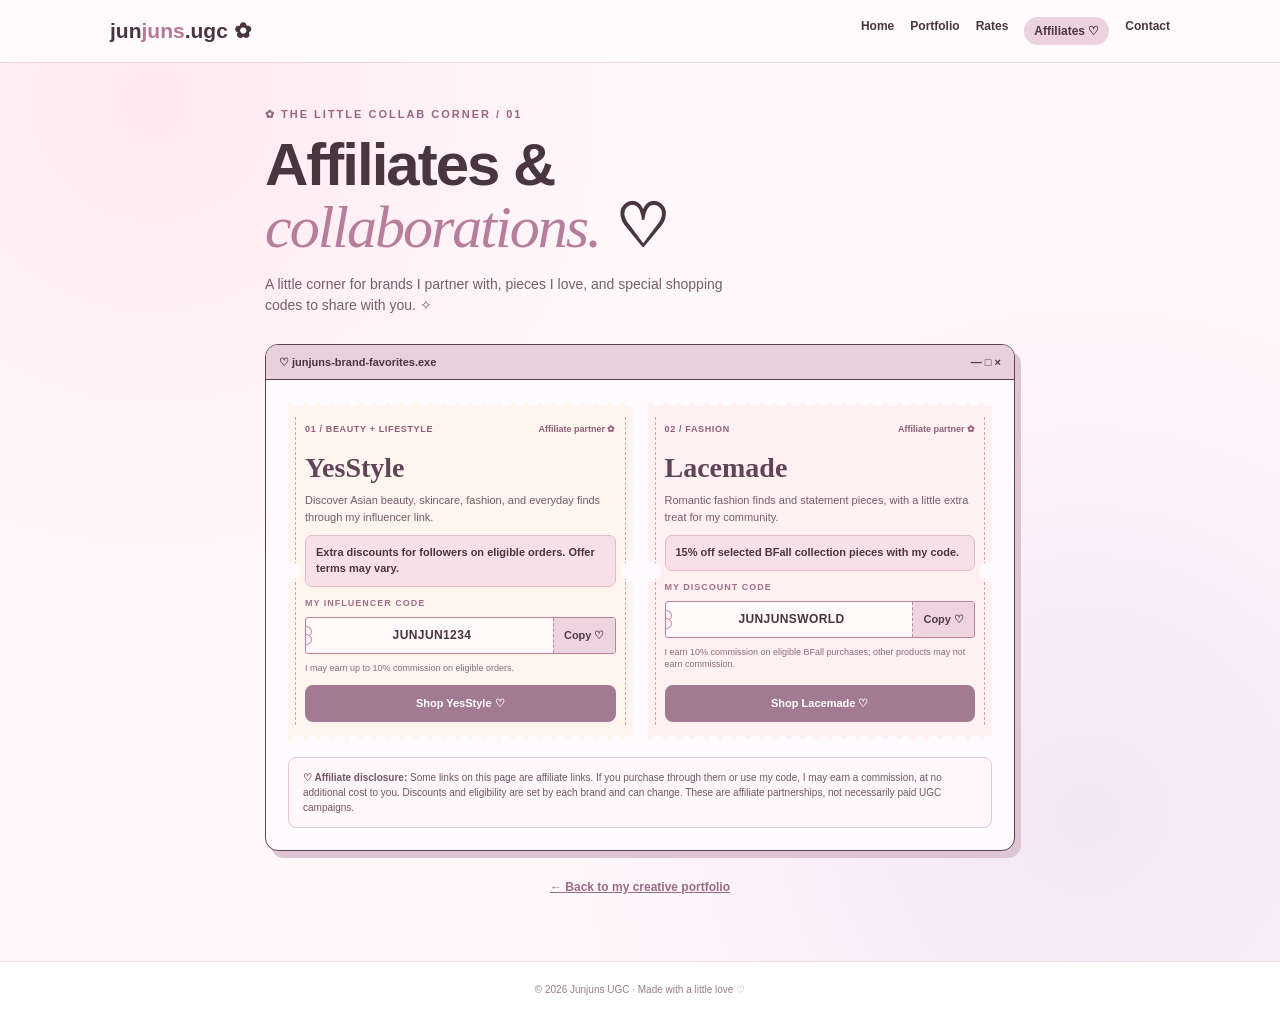
==== commit 2ee72b4e: "Add files via upload" ====
--- a/affiliates.html
+++ b/affiliates.html
@@ -1,34 +1,39 @@
 <!doctype html>
-<html lang="en">
-<head>
-<meta charset="utf-8"><meta name="viewport" content="width=device-width, initial-scale=1">
-<meta name="description" content="Junjuns UGC affiliate partnerships, discount codes and shopping links for YesStyle and Lacemade.">
-<title>Affiliates & Collaborations | Junjuns UGC</title>
-<link rel="stylesheet" href="version-b.css">
+<html lang="en"><head><meta charset="utf-8"><meta name="viewport" content="width=device-width,initial-scale=1"><title>Affiliates & Collaborations | Junjuns UGC — Perforated Ticket Preview</title>
 <style>
-/* Independent page styles; no existing site selectors or scripts modified. */
-:root{--ink:#45343f;--pink:#ebcbd9;--rose:#a76f89;--paper:#fffafc;--edge:#4a3b47}
-*,*::before,*::after{box-sizing:border-box}
-body.aff-page{margin:0;min-height:100vh;background:radial-gradient(circle at 10% 8%,#ffe9f1,transparent 33%),radial-gradient(circle at 92% 60%,#f5e6f8,transparent 35%),#fff7f9;color:var(--ink);font-family:Arial,Helvetica,sans-serif;line-height:1.6}
-.aff-top{position:relative;z-index:2;background:#fffafc;border-bottom:2px solid var(--edge);padding:15px max(20px,calc((100vw - 1060px)/2));display:flex;align-items:center;justify-content:space-between;gap:15px;flex-wrap:wrap}
-.aff-logo{font-weight:900;font-size:22px;color:#4a3443;text-decoration:none;letter-spacing:-.05em}.aff-logo span{color:#c47d9e}
-.aff-nav{display:flex;gap:12px;flex-wrap:wrap}.aff-nav a{font-size:13px;color:#624a59;text-decoration:none;font-weight:700;padding:7px 12px;border-radius:99px}.aff-nav a:hover,.aff-nav a:focus-visible{background:#f6dce7}.aff-nav a[aria-current]{background:#e8c7d6}
-.aff-main{max-width:1080px;margin:0 auto;padding:54px 20px 80px}.aff-kicker{font-size:12px;font-weight:900;letter-spacing:.16em;color:#97617b}.aff-main h1{font-size:clamp(38px,6vw,72px);line-height:1.05;letter-spacing:-.045em;margin:12px 0 20px}.aff-main h1 em{color:#bc7899;font-family:Georgia,serif;font-weight:400}.aff-lead{max-width:650px;color:#765c6b;font-size:17px;margin:0 0 34px}
-.aff-window{border:2px solid var(--edge);border-radius:17px;overflow:hidden;background:var(--paper);box-shadow:8px 9px 0 #e5c3d2}.aff-bar{background:var(--pink);border-bottom:2px solid var(--edge);display:flex;justify-content:space-between;gap:12px;padding:12px 18px;font-size:13px;font-weight:800}.aff-inner{padding:clamp(18px,3vw,32px)}
-.aff-grid{display:grid;grid-template-columns:repeat(2,minmax(0,1fr));gap:22px}.aff-card{border:1px solid #d7b5c6;border-radius:15px;background:white;padding:24px;box-shadow:4px 5px 0 #f0dce5;display:flex;flex-direction:column;gap:12px;min-width:0}.aff-card-head{display:flex;align-items:center;justify-content:space-between;gap:8px;flex-wrap:wrap}.aff-category{font-size:11px;font-weight:900;letter-spacing:.09em;color:#93627b}.aff-stamp{font-size:12px;border:1px solid #cda0b6;border-radius:999px;padding:4px 10px;background:#fff1f6;color:#8a5872}.aff-card h2{font-family:Georgia,serif;font-size:35px;line-height:1.1;margin:4px 0;color:#5d4153}.aff-card p{margin:0;color:#745b6b;font-size:14px}.aff-offer{background:#fff0f5;border:1px dashed #c995ad;border-radius:11px;padding:12px 14px;font-weight:700;font-size:14px;color:#7a4962}.aff-code-label{font-size:11px;font-weight:900;letter-spacing:.12em;color:#8b6176}.aff-code-row{display:flex;align-items:stretch;gap:8px}.aff-code{flex:1;min-width:0;display:flex;align-items:center;justify-content:center;border:1px dashed #bd8ca5;border-radius:9px;background:#fff8fb;padding:12px 8px;font-size:15px;font-weight:900;letter-spacing:.04em;overflow-wrap:anywhere}.aff-copy{border:1px solid #9b6a83;background:#f3dce6;border-radius:9px;padding:9px 13px;color:#503b49;cursor:pointer;font-weight:800}.aff-copy:hover{background:#e9c7d7}.aff-shop{display:block;text-align:center;text-decoration:none;background:#aa7792;color:white!important;border-radius:10px;padding:13px 16px;font-weight:800;margin-top:auto}.aff-shop:hover{background:#8d5b77}.aff-small{font-size:12px!important;color:#856b7a!important}.aff-disclosure{margin:25px 0 0;padding:18px 20px;border:1px solid #e3c3d2;border-radius:12px;background:#fff8fb;color:#6c5362;font-size:13px}.aff-disclosure strong{color:#573e50}.aff-back{text-align:center;margin:32px 0 0}.aff-back a{color:#8f5977;font-weight:800;text-underline-offset:4px}.aff-footer{text-align:center;padding:24px 16px 35px;font-size:12px;color:#8b7180}
-@media(max-width:700px){.aff-grid{grid-template-columns:1fr}.aff-main{padding-top:35px}.aff-top{justify-content:center}.aff-nav{justify-content:center}.aff-card{padding:20px}.aff-window{box-shadow:4px 5px 0 #e5c3d2}}
-@media(prefers-reduced-motion:no-preference){.aff-card{transition:transform .2s,box-shadow .2s}.aff-card:hover{transform:translateY(-3px);box-shadow:5px 8px 0 #f0dce5}}
-</style>
-</head>
-<body class="aff-page">
-<header class="aff-top"><a class="aff-logo" href="index.html#home">jun<span>juns</span>.ugc ✿</a><nav class="aff-nav" aria-label="Page navigation"><a href="index.html#home">Home</a><a href="index.html#portfolio">Portfolio</a><a href="index.html#rates">Rates</a><a href="affiliates.html" aria-current="page">Affiliates ♡</a><a href="index.html#contact">Contact ↗</a></nav></header>
-<main class="aff-main"><span class="aff-kicker">✿ THE LITTLE COLLAB CORNER / 01</span><h1>Affiliates &amp;<br><em>collaborations.</em> ♡</h1><p class="aff-lead">A little corner for brands I partner with, pieces I love, and special shopping codes to share with you. ✧</p>
-<section class="aff-window" aria-label="Affiliate partnerships"><div class="aff-bar"><span>♡ junjuns-brand-favorites.exe</span><span aria-hidden="true">— □ ×</span></div><div class="aff-inner"><div class="aff-grid">
-<article class="aff-card"><div class="aff-card-head"><span class="aff-category">01 / BEAUTY + LIFESTYLE</span><span class="aff-stamp">Affiliate partner ✿</span></div><h2>YesStyle</h2><p>Discover Asian beauty, skincare, fashion, and everyday finds through my influencer link.</p><div class="aff-offer">Extra discounts for followers on eligible orders. Offer terms may vary.</div><span class="aff-code-label">MY INFLUENCER CODE</span><div class="aff-code-row"><span class="aff-code">JUNJUN1234</span><button class="aff-copy" type="button" data-copy="JUNJUN1234" aria-label="Copy YesStyle code JUNJUN1234">Copy ⧉</button></div><p class="aff-small">I may earn up to 10% commission on eligible orders.</p><a class="aff-shop" href="https://www.yesstyle.com/de/home.html?rco=JUNJUN1234&amp;utm_term=JUNJUN1234&amp;utm_medium=Influencer&amp;utm_source=dynamic&amp;mcg=influencer" target="_blank" rel="noopener noreferrer sponsored">Shop YesStyle ↗</a></article>
-<article class="aff-card"><div class="aff-card-head"><span class="aff-category">02 / FASHION</span><span class="aff-stamp">Affiliate partner ✿</span></div><h2>Lacemade</h2><p>Romantic fashion finds and statement pieces, with a little extra treat for my community.</p><div class="aff-offer">15% off selected BFall collection pieces with my code.</div><span class="aff-code-label">MY DISCOUNT CODE</span><div class="aff-code-row"><span class="aff-code">JUNJUNSWORLD</span><button class="aff-copy" type="button" data-copy="JUNJUNSWORLD" aria-label="Copy Lacemade code JUNJUNSWORLD">Copy ⧉</button></div><p class="aff-small">I earn 10% commission on eligible BFall purchases; other products may not earn commission.</p><a class="aff-shop" href="https://lacemade.com/JUNJUNSWORLD" target="_blank" rel="noopener noreferrer sponsored">Shop Lacemade ↗</a></article>
-</div><aside class="aff-disclosure"><strong>♡ Affiliate disclosure:</strong> Some links on this page are affiliate links. If you purchase through them or use my code, I may earn a commission, at no additional cost to you. Discounts and eligibility are set by each brand and can change. These are affiliate partnerships, not necessarily paid UGC campaigns.</aside></div></section>
-<p class="aff-back"><a href="index.html#portfolio">← Back to my creative portfolio</a></p></main><footer class="aff-footer">© 2026 Junjuns UGC · Made with a little love ♡</footer>
-<script>
-(function(){document.querySelectorAll('[data-copy]').forEach(function(button){button.addEventListener('click',async function(){var value=button.getAttribute('data-copy');var old=button.textContent;try{if(navigator.clipboard&&window.isSecureContext){await navigator.clipboard.writeText(value)}else{var area=document.createElement('textarea');area.value=value;area.style.position='fixed';area.style.opacity='0';document.body.appendChild(area);area.select();if(!document.execCommand('copy'))throw Error('Copy unavailable');area.remove()}button.textContent='Copied ✓'}catch(e){button.textContent='Select code';var selection=window.getSelection();var range=document.createRange();range.selectNodeContents(button.previousElementSibling);selection.removeAllRanges();selection.addRange(range)}setTimeout(function(){button.textContent=old},2000)})})})();
-</script>
-</body></html>
+:root{--ink:#493540;--mauve:#a27a91;--pink:#ebd4df;--border:#b98198}*{box-sizing:border-box}body{margin:0;font:14px/1.5 "Trebuchet MS",Arial,sans-serif;color:var(--ink);background:radial-gradient(circle at 12% 10%,#ffe9f1,transparent 35%),radial-gradient(circle at 85% 80%,#f2e6f6,transparent 40%),#fff8fa}a{color:inherit}.top{border-bottom:1px solid #e6d9df;background:#fffafc;padding:15px max(20px,calc((100vw - 1060px)/2));display:flex;align-items:center;justify-content:space-between;gap:12px;flex-wrap:wrap}.logo{font-weight:900;font-size:21px;text-decoration:none}.logo span{color:#b77897}.nav{display:flex;gap:16px;flex-wrap:wrap;font-size:12px;font-weight:700}.nav a{text-decoration:none}.nav .current{background:#ecd2df;border-radius:20px;padding:5px 10px}.main{max-width:790px;margin:auto;padding:43px 20px 65px}.kicker{font-size:11px;letter-spacing:2px;color:#98667f;font-weight:900}h1{font-size:clamp(36px,6vw,60px);line-height:1.03;letter-spacing:-2px;margin:12px 0 15px}h1 em{font-family:Georgia,serif;color:#b77e9b;font-weight:400}.lead{max-width:490px;color:#765e6b;margin:0 0 28px}.window{border:1.8px solid #574452;border-radius:13px;overflow:hidden;background:#fffafd;box-shadow:6px 7px #dec5d3}.bar{padding:9px 13px;background:#e8d0dc;border-bottom:1.8px solid #574452;display:flex;justify-content:space-between;font-size:11px;font-weight:800}.inside{padding:22px}.grid{display:grid;grid-template-columns:repeat(2,minmax(0,1fr));gap:16px}.ticket{position:relative;isolation:isolate;display:flex;flex-direction:column;min-width:0;padding:19px 17px 17px;background:#fff2f2;border:1px solid #c58c9e;box-shadow:3px 4px #ead6dd;clip-path:polygon(0 0,100% 0,100% 100%,0 100%)}.ticket:before{content:"";position:absolute;top:60px;bottom:8px;left:7px;right:7px;border-left:1px dashed #d6a0ad;border-right:1px dashed #d6a0ad;pointer-events:none;z-index:-1}.ticket.yes{background:#fff5ef}.ticket.lace{background:#fff0f2}.ticket .notch{position:absolute;top:51%;width:24px;height:24px;border:1px solid #c58c9e;background:#fffafd;border-radius:50%;transform:translateY(-50%);z-index:2}.ticket .notch.left{left:-14px}.ticket .notch.right{right:-14px}.ticket .serration{height:7px;position:absolute;left:10px;right:10px;background:radial-gradient(circle at 5px 0,#fffafd 4px,transparent 4.5px) repeat-x;background-size:12px 8px;pointer-events:none}.ticket .serration.top{display:none}.ticket .serration.bottom{bottom:-1px;transform:rotate(180deg)}.meta{position:relative;z-index:3;display:flex;justify-content:space-between;align-items:center;gap:5px;font-size:9px;font-weight:900;letter-spacing:.7px;color:#915f78}.stamp{font-size:9px;letter-spacing:.25px;font-weight:700;border:0;border-radius:0;padding:3px 0;background:transparent;color:#915f78;white-space:nowrap}.brand{text-align:center;font-family:Georgia,"Times New Roman",serif;font-weight:700;font-size:32px;margin:14px 0 0;color:#684454}.flourish{text-align:center;color:#c68fa8;font-size:13px;letter-spacing:4px;margin:0 0 8px}.desc{text-align:center;font-size:12px;line-height:1.55;color:#765b69;min-height:38px;margin:0 0 12px}.offer{text-align:center;font-size:12px;line-height:1.5;font-weight:700;background:#f7e0e8;border:1px solid #e7bacb;border-radius:7px;padding:9px 8px;min-height:53px;display:grid;place-items:center}.divider{display:flex;align-items:center;gap:8px;color:#a46e89;font-size:9px;letter-spacing:1.2px;font-weight:900;margin:15px 0 7px}.divider:before,.divider:after{content:"";flex:1;border-top:1px dashed #ce9bac}.coupon{position:relative;display:flex;align-items:stretch;min-height:45px;border:1px solid #bf829d;background:#fff9fa;border-radius:3px;overflow:hidden}.coupon:before,.coupon:after{content:"";position:absolute;left:-5px;width:9px;height:9px;border-radius:50%;background:#fff2f2;border:1px solid #bf829d;z-index:1}.coupon:before{top:8px}.coupon:after{bottom:8px}.code{display:grid;place-items:center;flex:1;min-width:0;padding:8px 5px 8px 10px;font-weight:900;letter-spacing:.4px;font-size:13px;font-family:inherit}.copy{border:0;border-left:1px dashed #bd8ca5;background:#eed4df;padding:8px 10px;cursor:pointer;color:#503a49;font-weight:800;white-space:nowrap;font-family:inherit}.copy:hover{background:#e7c5d5}.detail{font-size:10px;color:#886e7c;text-align:center;margin:11px 0 14px;min-height:30px}.shop{display:block;text-align:center;margin-top:auto;background:#a27b92;color:#fff;text-decoration:none;border-radius:8px;padding:10px;font-size:12px;font-weight:800;font-family:inherit}.shop:hover{background:#896278}.disclosure{border:1px solid #e5c9d6;background:#fff7fa;border-radius:8px;padding:12px 14px;font-size:10px;color:#705766;margin-top:17px}.back{text-align:center;margin:27px 0 0;font-size:12px;font-weight:800;color:#9b6b85}.footer{text-align:center;border-top:1px solid #eee0e7;background:#fff;padding:20px;color:#987c8c;font-size:10px}@media(max-width:620px){.grid{grid-template-columns:1fr}.main{padding-top:30px}.top{justify-content:center}.nav{justify-content:center}.ticket{max-width:380px;width:100%;margin:auto}.inside{padding:14px}.desc,.offer,.detail{min-height:0}}
+
+/* Compact original-card typography inside vintage cutout tickets */
+.main{max-width:790px}
+.inside{padding:22px}
+.grid{gap:15px}
+.ticket{padding:17px 16px 16px;min-height:0}
+.meta{font-family:Arial,Helvetica,sans-serif;font-size:9px;letter-spacing:.65px;line-height:1.3;min-height:16px}
+.stamp{font-family:Arial,Helvetica,sans-serif;font-size:9px;font-weight:600;letter-spacing:0}
+.brand{font-family:Georgia,'Times New Roman',serif;text-align:left;font-size:28px;line-height:1.12;margin:13px 0 9px;color:#624459}
+.desc{font-family:Arial,Helvetica,sans-serif;text-align:left;font-size:11px;line-height:1.5;min-height:0;margin:0 0 10px;color:#765b69}
+.offer{font-family:Arial,Helvetica,sans-serif;text-align:left;font-size:11px;line-height:1.45;min-height:0;padding:9px 10px;display:block;margin-bottom:10px}
+.divider{font-family:Arial,Helvetica,sans-serif;letter-spacing:1px;font-size:9px;margin:0 0 6px}
+.divider:before,.divider:after{display:none}
+.coupon{min-height:37px}
+.code{font-family:Arial,Helvetica,sans-serif;font-size:12px;padding:7px 5px 7px 10px}
+.copy{font-family:Arial,Helvetica,sans-serif;font-size:11px;padding:7px 10px}
+.detail{font-family:Arial,Helvetica,sans-serif;text-align:left;font-size:9px;line-height:1.4;min-height:0;margin:8px 0 11px}
+.shop{font-family:Arial,Helvetica,sans-serif;font-size:11px;padding:10px}
+.ticket:before{top:11px;bottom:8px}
+@media(max-width:620px){.ticket{max-width:380px}.desc,.offer,.detail{min-height:0}}
+
+/* Real cut-out edges: SVG mask removes small semicircles from the ticket paper. */
+.ticket{clip-path:none;border:0;padding:19px 17px 18px;
+  -webkit-mask-image:url("data:image/svg+xml,%3Csvg%20xmlns%3D%22http%3A%2F%2Fwww.w3.org%2F2000%2Fsvg%22%20viewBox%3D%220%200%20400%20500%22%20preserveAspectRatio%3D%22none%22%3E%3Cmask%20id%3D%22m%22%20maskUnits%3D%22userSpaceOnUse%22%3E%3Crect%20width%3D%22400%22%20height%3D%22500%22%20fill%3D%22white%22%2F%3E%3Ccircle%20cx%3D%2212%22%20cy%3D%220%22%20r%3D%227%22%20fill%3D%22black%22%2F%3E%3Ccircle%20cx%3D%2212%22%20cy%3D%22500%22%20r%3D%227%22%20fill%3D%22black%22%2F%3E%3Ccircle%20cx%3D%2228%22%20cy%3D%220%22%20r%3D%227%22%20fill%3D%22black%22%2F%3E%3Ccircle%20cx%3D%2228%22%20cy%3D%22500%22%20r%3D%227%22%20fill%3D%22black%22%2F%3E%3Ccircle%20cx%3D%2244%22%20cy%3D%220%22%20r%3D%227%22%20fill%3D%22black%22%2F%3E%3Ccircle%20cx%3D%2244%22%20cy%3D%22500%22%20r%3D%227%22%20fill%3D%22black%22%2F%3E%3Ccircle%20cx%3D%2260%22%20cy%3D%220%22%20r%3D%227%22%20fill%3D%22black%22%2F%3E%3Ccircle%20cx%3D%2260%22%20cy%3D%22500%22%20r%3D%227%22%20fill%3D%22black%22%2F%3E%3Ccircle%20cx%3D%2276%22%20cy%3D%220%22%20r%3D%227%22%20fill%3D%22black%22%2F%3E%3Ccircle%20cx%3D%2276%22%20cy%3D%22500%22%20r%3D%227%22%20fill%3D%22black%22%2F%3E%3Ccircle%20cx%3D%2292%22%20cy%3D%220%22%20r%3D%227%22%20fill%3D%22black%22%2F%3E%3Ccircle%20cx%3D%2292%22%20cy%3D%22500%22%20r%3D%227%22%20fill%3D%22black%22%2F%3E%3Ccircle%20cx%3D%22108%22%20cy%3D%220%22%20r%3D%227%22%20fill%3D%22black%22%2F%3E%3Ccircle%20cx%3D%22108%22%20cy%3D%22500%22%20r%3D%227%22%20fill%3D%22black%22%2F%3E%3Ccircle%20cx%3D%22124%22%20cy%3D%220%22%20r%3D%227%22%20fill%3D%22black%22%2F%3E%3Ccircle%20cx%3D%22124%22%20cy%3D%22500%22%20r%3D%227%22%20fill%3D%22black%22%2F%3E%3Ccircle%20cx%3D%22140%22%20cy%3D%220%22%20r%3D%227%22%20fill%3D%22black%22%2F%3E%3Ccircle%20cx%3D%22140%22%20cy%3D%22500%22%20r%3D%227%22%20fill%3D%22black%22%2F%3E%3Ccircle%20cx%3D%22156%22%20cy%3D%220%22%20r%3D%227%22%20fill%3D%22black%22%2F%3E%3Ccircle%20cx%3D%22156%22%20cy%3D%22500%22%20r%3D%227%22%20fill%3D%22black%22%2F%3E%3Ccircle%20cx%3D%22172%22%20cy%3D%220%22%20r%3D%227%22%20fill%3D%22black%22%2F%3E%3Ccircle%20cx%3D%22172%22%20cy%3D%22500%22%20r%3D%227%22%20fill%3D%22black%22%2F%3E%3Ccircle%20cx%3D%22188%22%20cy%3D%220%22%20r%3D%227%22%20fill%3D%22black%22%2F%3E%3Ccircle%20cx%3D%22188%22%20cy%3D%22500%22%20r%3D%227%22%20fill%3D%22black%22%2F%3E%3Ccircle%20cx%3D%22204%22%20cy%3D%220%22%20r%3D%227%22%20fill%3D%22black%22%2F%3E%3Ccircle%20cx%3D%22204%22%20cy%3D%22500%22%20r%3D%227%22%20fill%3D%22black%22%2F%3E%3Ccircle%20cx%3D%22220%22%20cy%3D%220%22%20r%3D%227%22%20fill%3D%22black%22%2F%3E%3Ccircle%20cx%3D%22220%22%20cy%3D%22500%22%20r%3D%227%22%20fill%3D%22black%22%2F%3E%3Ccircle%20cx%3D%22236%22%20cy%3D%220%22%20r%3D%227%22%20fill%3D%22black%22%2F%3E%3Ccircle%20cx%3D%22236%22%20cy%3D%22500%22%20r%3D%227%22%20fill%3D%22black%22%2F%3E%3Ccircle%20cx%3D%22252%22%20cy%3D%220%22%20r%3D%227%22%20fill%3D%22black%22%2F%3E%3Ccircle%20cx%3D%22252%22%20cy%3D%22500%22%20r%3D%227%22%20fill%3D%22black%22%2F%3E%3Ccircle%20cx%3D%22268%22%20cy%3D%220%22%20r%3D%227%22%20fill%3D%22black%22%2F%3E%3Ccircle%20cx%3D%22268%22%20cy%3D%22500%22%20r%3D%227%22%20fill%3D%22black%22%2F%3E%3Ccircle%20cx%3D%22284%22%20cy%3D%220%22%20r%3D%227%22%20fill%3D%22black%22%2F%3E%3Ccircle%20cx%3D%22284%22%20cy%3D%22500%22%20r%3D%227%22%20fill%3D%22black%22%2F%3E%3Ccircle%20cx%3D%22300%22%20cy%3D%220%22%20r%3D%227%22%20fill%3D%22black%22%2F%3E%3Ccircle%20cx%3D%22300%22%20cy%3D%22500%22%20r%3D%227%22%20fill%3D%22black%22%2F%3E%3Ccircle%20cx%3D%22316%22%20cy%3D%220%22%20r%3D%227%22%20fill%3D%22black%22%2F%3E%3Ccircle%20cx%3D%22316%22%20cy%3D%22500%22%20r%3D%227%22%20fill%3D%22black%22%2F%3E%3Ccircle%20cx%3D%22332%22%20cy%3D%220%22%20r%3D%227%22%20fill%3D%22black%22%2F%3E%3Ccircle%20cx%3D%22332%22%20cy%3D%22500%22%20r%3D%227%22%20fill%3D%22black%22%2F%3E%3Ccircle%20cx%3D%22348%22%20cy%3D%220%22%20r%3D%227%22%20fill%3D%22black%22%2F%3E%3Ccircle%20cx%3D%22348%22%20cy%3D%22500%22%20r%3D%227%22%20fill%3D%22black%22%2F%3E%3Ccircle%20cx%3D%22364%22%20cy%3D%220%22%20r%3D%227%22%20fill%3D%22black%22%2F%3E%3Ccircle%20cx%3D%22364%22%20cy%3D%22500%22%20r%3D%227%22%20fill%3D%22black%22%2F%3E%3Ccircle%20cx%3D%22380%22%20cy%3D%220%22%20r%3D%227%22%20fill%3D%22black%22%2F%3E%3Ccircle%20cx%3D%22380%22%20cy%3D%22500%22%20r%3D%227%22%20fill%3D%22black%22%2F%3E%3Ccircle%20cx%3D%22396%22%20cy%3D%220%22%20r%3D%227%22%20fill%3D%22black%22%2F%3E%3Ccircle%20cx%3D%22396%22%20cy%3D%22500%22%20r%3D%227%22%20fill%3D%22black%22%2F%3E%3Ccircle%20cx%3D%220%22%20cy%3D%22250%22%20r%3D%2215%22%20fill%3D%22black%22%2F%3E%3Ccircle%20cx%3D%22400%22%20cy%3D%22250%22%20r%3D%2215%22%20fill%3D%22black%22%2F%3E%3C%2Fmask%3E%3Crect%20width%3D%22400%22%20height%3D%22500%22%20fill%3D%22black%22%20mask%3D%22url%28%23m%29%22%2F%3E%3C%2Fsvg%3E");
+  mask-image:url("data:image/svg+xml,%3Csvg%20xmlns%3D%22http%3A%2F%2Fwww.w3.org%2F2000%2Fsvg%22%20viewBox%3D%220%200%20400%20500%22%20preserveAspectRatio%3D%22none%22%3E%3Cmask%20id%3D%22m%22%20maskUnits%3D%22userSpaceOnUse%22%3E%3Crect%20width%3D%22400%22%20height%3D%22500%22%20fill%3D%22white%22%2F%3E%3Ccircle%20cx%3D%2212%22%20cy%3D%220%22%20r%3D%227%22%20fill%3D%22black%22%2F%3E%3Ccircle%20cx%3D%2212%22%20cy%3D%22500%22%20r%3D%227%22%20fill%3D%22black%22%2F%3E%3Ccircle%20cx%3D%2228%22%20cy%3D%220%22%20r%3D%227%22%20fill%3D%22black%22%2F%3E%3Ccircle%20cx%3D%2228%22%20cy%3D%22500%22%20r%3D%227%22%20fill%3D%22black%22%2F%3E%3Ccircle%20cx%3D%2244%22%20cy%3D%220%22%20r%3D%227%22%20fill%3D%22black%22%2F%3E%3Ccircle%20cx%3D%2244%22%20cy%3D%22500%22%20r%3D%227%22%20fill%3D%22black%22%2F%3E%3Ccircle%20cx%3D%2260%22%20cy%3D%220%22%20r%3D%227%22%20fill%3D%22black%22%2F%3E%3Ccircle%20cx%3D%2260%22%20cy%3D%22500%22%20r%3D%227%22%20fill%3D%22black%22%2F%3E%3Ccircle%20cx%3D%2276%22%20cy%3D%220%22%20r%3D%227%22%20fill%3D%22black%22%2F%3E%3Ccircle%20cx%3D%2276%22%20cy%3D%22500%22%20r%3D%227%22%20fill%3D%22black%22%2F%3E%3Ccircle%20cx%3D%2292%22%20cy%3D%220%22%20r%3D%227%22%20fill%3D%22black%22%2F%3E%3Ccircle%20cx%3D%2292%22%20cy%3D%22500%22%20r%3D%227%22%20fill%3D%22black%22%2F%3E%3Ccircle%20cx%3D%22108%22%20cy%3D%220%22%20r%3D%227%22%20fill%3D%22black%22%2F%3E%3Ccircle%20cx%3D%22108%22%20cy%3D%22500%22%20r%3D%227%22%20fill%3D%22black%22%2F%3E%3Ccircle%20cx%3D%22124%22%20cy%3D%220%22%20r%3D%227%22%20fill%3D%22black%22%2F%3E%3Ccircle%20cx%3D%22124%22%20cy%3D%22500%22%20r%3D%227%22%20fill%3D%22black%22%2F%3E%3Ccircle%20cx%3D%22140%22%20cy%3D%220%22%20r%3D%227%22%20fill%3D%22black%22%2F%3E%3Ccircle%20cx%3D%22140%22%20cy%3D%22500%22%20r%3D%227%22%20fill%3D%22black%22%2F%3E%3Ccircle%20cx%3D%22156%22%20cy%3D%220%22%20r%3D%227%22%20fill%3D%22black%22%2F%3E%3Ccircle%20cx%3D%22156%22%20cy%3D%22500%22%20r%3D%227%22%20fill%3D%22black%22%2F%3E%3Ccircle%20cx%3D%22172%22%20cy%3D%220%22%20r%3D%227%22%20fill%3D%22black%22%2F%3E%3Ccircle%20cx%3D%22172%22%20cy%3D%22500%22%20r%3D%227%22%20fill%3D%22black%22%2F%3E%3Ccircle%20cx%3D%22188%22%20cy%3D%220%22%20r%3D%227%22%20fill%3D%22black%22%2F%3E%3Ccircle%20cx%3D%22188%22%20cy%3D%22500%22%20r%3D%227%22%20fill%3D%22black%22%2F%3E%3Ccircle%20cx%3D%22204%22%20cy%3D%220%22%20r%3D%227%22%20fill%3D%22black%22%2F%3E%3Ccircle%20cx%3D%22204%22%20cy%3D%22500%22%20r%3D%227%22%20fill%3D%22black%22%2F%3E%3Ccircle%20cx%3D%22220%22%20cy%3D%220%22%20r%3D%227%22%20fill%3D%22black%22%2F%3E%3Ccircle%20cx%3D%22220%22%20cy%3D%22500%22%20r%3D%227%22%20fill%3D%22black%22%2F%3E%3Ccircle%20cx%3D%22236%22%20cy%3D%220%22%20r%3D%227%22%20fill%3D%22black%22%2F%3E%3Ccircle%20cx%3D%22236%22%20cy%3D%22500%22%20r%3D%227%22%20fill%3D%22black%22%2F%3E%3Ccircle%20cx%3D%22252%22%20cy%3D%220%22%20r%3D%227%22%20fill%3D%22black%22%2F%3E%3Ccircle%20cx%3D%22252%22%20cy%3D%22500%22%20r%3D%227%22%20fill%3D%22black%22%2F%3E%3Ccircle%20cx%3D%22268%22%20cy%3D%220%22%20r%3D%227%22%20fill%3D%22black%22%2F%3E%3Ccircle%20cx%3D%22268%22%20cy%3D%22500%22%20r%3D%227%22%20fill%3D%22black%22%2F%3E%3Ccircle%20cx%3D%22284%22%20cy%3D%220%22%20r%3D%227%22%20fill%3D%22black%22%2F%3E%3Ccircle%20cx%3D%22284%22%20cy%3D%22500%22%20r%3D%227%22%20fill%3D%22black%22%2F%3E%3Ccircle%20cx%3D%22300%22%20cy%3D%220%22%20r%3D%227%22%20fill%3D%22black%22%2F%3E%3Ccircle%20cx%3D%22300%22%20cy%3D%22500%22%20r%3D%227%22%20fill%3D%22black%22%2F%3E%3Ccircle%20cx%3D%22316%22%20cy%3D%220%22%20r%3D%227%22%20fill%3D%22black%22%2F%3E%3Ccircle%20cx%3D%22316%22%20cy%3D%22500%22%20r%3D%227%22%20fill%3D%22black%22%2F%3E%3Ccircle%20cx%3D%22332%22%20cy%3D%220%22%20r%3D%227%22%20fill%3D%22black%22%2F%3E%3Ccircle%20cx%3D%22332%22%20cy%3D%22500%22%20r%3D%227%22%20fill%3D%22black%22%2F%3E%3Ccircle%20cx%3D%22348%22%20cy%3D%220%22%20r%3D%227%22%20fill%3D%22black%22%2F%3E%3Ccircle%20cx%3D%22348%22%20cy%3D%22500%22%20r%3D%227%22%20fill%3D%22black%22%2F%3E%3Ccircle%20cx%3D%22364%22%20cy%3D%220%22%20r%3D%227%22%20fill%3D%22black%22%2F%3E%3Ccircle%20cx%3D%22364%22%20cy%3D%22500%22%20r%3D%227%22%20fill%3D%22black%22%2F%3E%3Ccircle%20cx%3D%22380%22%20cy%3D%220%22%20r%3D%227%22%20fill%3D%22black%22%2F%3E%3Ccircle%20cx%3D%22380%22%20cy%3D%22500%22%20r%3D%227%22%20fill%3D%22black%22%2F%3E%3Ccircle%20cx%3D%22396%22%20cy%3D%220%22%20r%3D%227%22%20fill%3D%22black%22%2F%3E%3Ccircle%20cx%3D%22396%22%20cy%3D%22500%22%20r%3D%227%22%20fill%3D%22black%22%2F%3E%3Ccircle%20cx%3D%220%22%20cy%3D%22250%22%20r%3D%2215%22%20fill%3D%22black%22%2F%3E%3Ccircle%20cx%3D%22400%22%20cy%3D%22250%22%20r%3D%2215%22%20fill%3D%22black%22%2F%3E%3C%2Fmask%3E%3Crect%20width%3D%22400%22%20height%3D%22500%22%20fill%3D%22black%22%20mask%3D%22url%28%23m%29%22%2F%3E%3C%2Fsvg%3E");
+  -webkit-mask-size:100% 100%;mask-size:100% 100%;
+  -webkit-mask-repeat:no-repeat;mask-repeat:no-repeat;
+}
+/* The side notches are already part of the mask. */
+.ticket .notch,.ticket .serration{display:none}
+.ticket:before{top:15px;bottom:15px}
+</style></head><body><header class="top"><a class="logo" href="index.html#home">jun<span>juns</span>.ugc ✿</a><nav class="nav"><a href="index.html#home">Home</a><a href="index.html#portfolio">Portfolio</a><a href="index.html#rates">Rates</a><a class="current" href="affiliates.html">Affiliates ♡</a><a href="index.html#contact">Contact</a></nav></header><main class="main"><div class="kicker">✿ THE LITTLE COLLAB CORNER / 01</div><h1>Affiliates &amp;<br><em>collaborations.</em> ♡</h1><p class="lead">A little corner for brands I partner with, pieces I love, and special shopping codes to share with you. ✧</p><section class="window"><div class="bar"><span>♡ junjuns-brand-favorites.exe</span><span>— □ ×</span></div><div class="inside"><div class="grid">
+<article class="ticket yes"><i class="notch left"></i><i class="notch right"></i><div class="meta"><span>01 / BEAUTY + LIFESTYLE</span><span class="stamp">Affiliate partner ✿</span></div><h2 class="brand">YesStyle</h2><p class="desc">Discover Asian beauty, skincare, fashion, and everyday finds through my influencer link.</p><div class="offer">Extra discounts for followers on eligible orders. Offer terms may vary.</div><div class="divider">MY INFLUENCER CODE</div><div class="coupon"><span class="code">JUNJUN1234</span><button class="copy" data-code="JUNJUN1234">Copy ♡</button></div><p class="detail">I may earn up to 10% commission on eligible orders.</p><a class="shop" target="_blank" rel="noopener noreferrer sponsored" href="https://www.yesstyle.com/de/home.html?rco=JUNJUN1234&amp;utm_term=JUNJUN1234&amp;utm_medium=Influencer&amp;utm_source=dynamic&amp;mcg=influencer">Shop YesStyle ♡</a></article>
+<article class="ticket lace"><i class="notch left"></i><i class="notch right"></i><div class="meta"><span>02 / FASHION</span><span class="stamp">Affiliate partner ✿</span></div><h2 class="brand">Lacemade</h2><p class="desc">Romantic fashion finds and statement pieces, with a little extra treat for my community.</p><div class="offer">15% off selected BFall collection pieces with my code.</div><div class="divider">MY DISCOUNT CODE</div><div class="coupon"><span class="code">JUNJUNSWORLD</span><button class="copy" data-code="JUNJUNSWORLD">Copy ♡</button></div><p class="detail">I earn 10% commission on eligible BFall purchases; other products may not earn commission.</p><a class="shop" target="_blank" rel="noopener noreferrer sponsored" href="https://lacemade.com/JUNJUNSWORLD">Shop Lacemade ♡</a></article>
+</div><aside class="disclosure"><strong>♡ Affiliate disclosure:</strong> Some links on this page are affiliate links. If you purchase through them or use my code, I may earn a commission, at no additional cost to you. Discounts and eligibility are set by each brand and can change. These are affiliate partnerships, not necessarily paid UGC campaigns.</aside></div></section><p class="back"><a href="index.html#portfolio">← Back to my creative portfolio</a></p></main><footer class="footer">© 2026 Junjuns UGC · Made with a little love ♡</footer><script>document.querySelectorAll('[data-code]').forEach(b=>b.addEventListener('click',async()=>{let old=b.textContent;try{await navigator.clipboard.writeText(b.dataset.code);b.textContent='Copied! ♡'}catch(e){let t=document.createElement('textarea');t.value=b.dataset.code;document.body.append(t);t.select();document.execCommand('copy');t.remove();b.textContent='Copied! ♡'}setTimeout(()=>b.textContent=old,1800)}));</script></body></html>
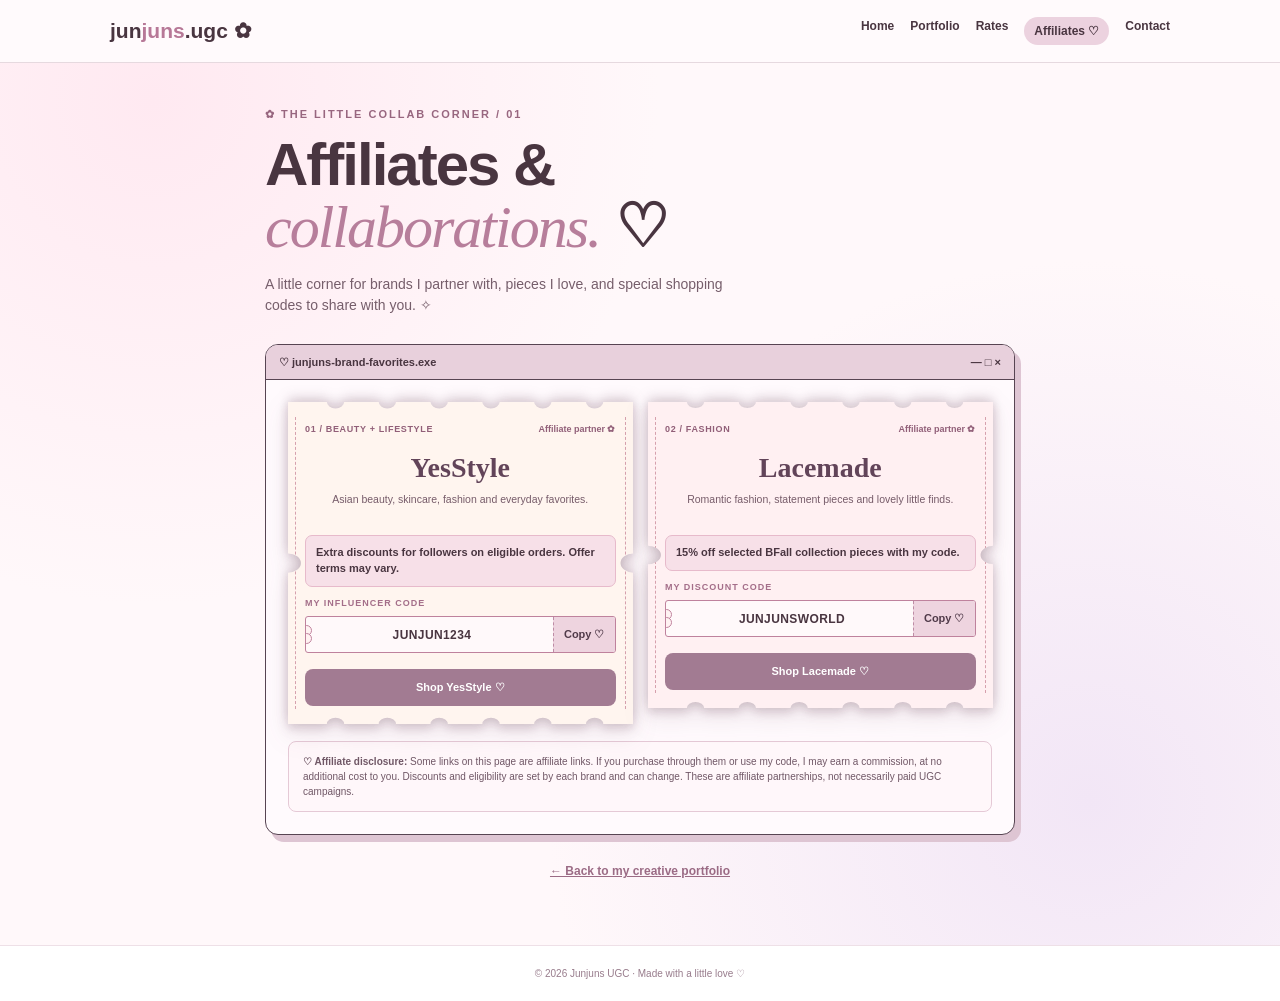
==== commit 7403b10f: "Add files via upload" ====
--- a/affiliates.html
+++ b/affiliates.html
@@ -1,5 +1,5 @@
 <!doctype html>
-<html lang="en"><head><meta charset="utf-8"><meta name="viewport" content="width=device-width,initial-scale=1"><title>Affiliates & Collaborations | Junjuns UGC — Perforated Ticket Preview</title>
+<html lang="en"><head><meta charset="utf-8"><meta name="viewport" content="width=device-width,initial-scale=1"><title>Affiliates & Collaborations | Junjuns UGC — Straight-Edge Scalloped Ticket Preview</title>
 <style>
 :root{--ink:#493540;--mauve:#a27a91;--pink:#ebd4df;--border:#b98198}*{box-sizing:border-box}body{margin:0;font:14px/1.5 "Trebuchet MS",Arial,sans-serif;color:var(--ink);background:radial-gradient(circle at 12% 10%,#ffe9f1,transparent 35%),radial-gradient(circle at 85% 80%,#f2e6f6,transparent 40%),#fff8fa}a{color:inherit}.top{border-bottom:1px solid #e6d9df;background:#fffafc;padding:15px max(20px,calc((100vw - 1060px)/2));display:flex;align-items:center;justify-content:space-between;gap:12px;flex-wrap:wrap}.logo{font-weight:900;font-size:21px;text-decoration:none}.logo span{color:#b77897}.nav{display:flex;gap:16px;flex-wrap:wrap;font-size:12px;font-weight:700}.nav a{text-decoration:none}.nav .current{background:#ecd2df;border-radius:20px;padding:5px 10px}.main{max-width:790px;margin:auto;padding:43px 20px 65px}.kicker{font-size:11px;letter-spacing:2px;color:#98667f;font-weight:900}h1{font-size:clamp(36px,6vw,60px);line-height:1.03;letter-spacing:-2px;margin:12px 0 15px}h1 em{font-family:Georgia,serif;color:#b77e9b;font-weight:400}.lead{max-width:490px;color:#765e6b;margin:0 0 28px}.window{border:1.8px solid #574452;border-radius:13px;overflow:hidden;background:#fffafd;box-shadow:6px 7px #dec5d3}.bar{padding:9px 13px;background:#e8d0dc;border-bottom:1.8px solid #574452;display:flex;justify-content:space-between;font-size:11px;font-weight:800}.inside{padding:22px}.grid{display:grid;grid-template-columns:repeat(2,minmax(0,1fr));gap:16px}.ticket{position:relative;isolation:isolate;display:flex;flex-direction:column;min-width:0;padding:19px 17px 17px;background:#fff2f2;border:1px solid #c58c9e;box-shadow:3px 4px #ead6dd;clip-path:polygon(0 0,100% 0,100% 100%,0 100%)}.ticket:before{content:"";position:absolute;top:60px;bottom:8px;left:7px;right:7px;border-left:1px dashed #d6a0ad;border-right:1px dashed #d6a0ad;pointer-events:none;z-index:-1}.ticket.yes{background:#fff5ef}.ticket.lace{background:#fff0f2}.ticket .notch{position:absolute;top:51%;width:24px;height:24px;border:1px solid #c58c9e;background:#fffafd;border-radius:50%;transform:translateY(-50%);z-index:2}.ticket .notch.left{left:-14px}.ticket .notch.right{right:-14px}.ticket .serration{height:7px;position:absolute;left:10px;right:10px;background:radial-gradient(circle at 5px 0,#fffafd 4px,transparent 4.5px) repeat-x;background-size:12px 8px;pointer-events:none}.ticket .serration.top{display:none}.ticket .serration.bottom{bottom:-1px;transform:rotate(180deg)}.meta{position:relative;z-index:3;display:flex;justify-content:space-between;align-items:center;gap:5px;font-size:9px;font-weight:900;letter-spacing:.7px;color:#915f78}.stamp{font-size:9px;letter-spacing:.25px;font-weight:700;border:0;border-radius:0;padding:3px 0;background:transparent;color:#915f78;white-space:nowrap}.brand{text-align:center;font-family:Georgia,"Times New Roman",serif;font-weight:700;font-size:32px;margin:14px 0 0;color:#684454}.flourish{text-align:center;color:#c68fa8;font-size:13px;letter-spacing:4px;margin:0 0 8px}.desc{text-align:center;font-size:12px;line-height:1.55;color:#765b69;min-height:38px;margin:0 0 12px}.offer{text-align:center;font-size:12px;line-height:1.5;font-weight:700;background:#f7e0e8;border:1px solid #e7bacb;border-radius:7px;padding:9px 8px;min-height:53px;display:grid;place-items:center}.divider{display:flex;align-items:center;gap:8px;color:#a46e89;font-size:9px;letter-spacing:1.2px;font-weight:900;margin:15px 0 7px}.divider:before,.divider:after{content:"";flex:1;border-top:1px dashed #ce9bac}.coupon{position:relative;display:flex;align-items:stretch;min-height:45px;border:1px solid #bf829d;background:#fff9fa;border-radius:3px;overflow:hidden}.coupon:before,.coupon:after{content:"";position:absolute;left:-5px;width:9px;height:9px;border-radius:50%;background:#fff2f2;border:1px solid #bf829d;z-index:1}.coupon:before{top:8px}.coupon:after{bottom:8px}.code{display:grid;place-items:center;flex:1;min-width:0;padding:8px 5px 8px 10px;font-weight:900;letter-spacing:.4px;font-size:13px;font-family:inherit}.copy{border:0;border-left:1px dashed #bd8ca5;background:#eed4df;padding:8px 10px;cursor:pointer;color:#503a49;font-weight:800;white-space:nowrap;font-family:inherit}.copy:hover{background:#e7c5d5}.detail{font-size:10px;color:#886e7c;text-align:center;margin:11px 0 14px;min-height:30px}.shop{display:block;text-align:center;margin-top:auto;background:#a27b92;color:#fff;text-decoration:none;border-radius:8px;padding:10px;font-size:12px;font-weight:800;font-family:inherit}.shop:hover{background:#896278}.disclosure{border:1px solid #e5c9d6;background:#fff7fa;border-radius:8px;padding:12px 14px;font-size:10px;color:#705766;margin-top:17px}.back{text-align:center;margin:27px 0 0;font-size:12px;font-weight:800;color:#9b6b85}.footer{text-align:center;border-top:1px solid #eee0e7;background:#fff;padding:20px;color:#987c8c;font-size:10px}@media(max-width:620px){.grid{grid-template-columns:1fr}.main{padding-top:30px}.top{justify-content:center}.nav{justify-content:center}.ticket{max-width:380px;width:100%;margin:auto}.inside{padding:14px}.desc,.offer,.detail{min-height:0}}
 
@@ -23,17 +23,31 @@
 .ticket:before{top:11px;bottom:8px}
 @media(max-width:620px){.ticket{max-width:380px}.desc,.offer,.detail{min-height:0}}
 
-/* Real cut-out edges: SVG mask removes small semicircles from the ticket paper. */
+/* Ticket outline: mostly straight top and bottom, with spaced shallow semicircle cutouts. */
 .ticket{clip-path:none;border:0;padding:19px 17px 18px;
-  -webkit-mask-image:url("data:image/svg+xml,%3Csvg%20xmlns%3D%22http%3A%2F%2Fwww.w3.org%2F2000%2Fsvg%22%20viewBox%3D%220%200%20400%20500%22%20preserveAspectRatio%3D%22none%22%3E%3Cmask%20id%3D%22m%22%20maskUnits%3D%22userSpaceOnUse%22%3E%3Crect%20width%3D%22400%22%20height%3D%22500%22%20fill%3D%22white%22%2F%3E%3Ccircle%20cx%3D%2212%22%20cy%3D%220%22%20r%3D%227%22%20fill%3D%22black%22%2F%3E%3Ccircle%20cx%3D%2212%22%20cy%3D%22500%22%20r%3D%227%22%20fill%3D%22black%22%2F%3E%3Ccircle%20cx%3D%2228%22%20cy%3D%220%22%20r%3D%227%22%20fill%3D%22black%22%2F%3E%3Ccircle%20cx%3D%2228%22%20cy%3D%22500%22%20r%3D%227%22%20fill%3D%22black%22%2F%3E%3Ccircle%20cx%3D%2244%22%20cy%3D%220%22%20r%3D%227%22%20fill%3D%22black%22%2F%3E%3Ccircle%20cx%3D%2244%22%20cy%3D%22500%22%20r%3D%227%22%20fill%3D%22black%22%2F%3E%3Ccircle%20cx%3D%2260%22%20cy%3D%220%22%20r%3D%227%22%20fill%3D%22black%22%2F%3E%3Ccircle%20cx%3D%2260%22%20cy%3D%22500%22%20r%3D%227%22%20fill%3D%22black%22%2F%3E%3Ccircle%20cx%3D%2276%22%20cy%3D%220%22%20r%3D%227%22%20fill%3D%22black%22%2F%3E%3Ccircle%20cx%3D%2276%22%20cy%3D%22500%22%20r%3D%227%22%20fill%3D%22black%22%2F%3E%3Ccircle%20cx%3D%2292%22%20cy%3D%220%22%20r%3D%227%22%20fill%3D%22black%22%2F%3E%3Ccircle%20cx%3D%2292%22%20cy%3D%22500%22%20r%3D%227%22%20fill%3D%22black%22%2F%3E%3Ccircle%20cx%3D%22108%22%20cy%3D%220%22%20r%3D%227%22%20fill%3D%22black%22%2F%3E%3Ccircle%20cx%3D%22108%22%20cy%3D%22500%22%20r%3D%227%22%20fill%3D%22black%22%2F%3E%3Ccircle%20cx%3D%22124%22%20cy%3D%220%22%20r%3D%227%22%20fill%3D%22black%22%2F%3E%3Ccircle%20cx%3D%22124%22%20cy%3D%22500%22%20r%3D%227%22%20fill%3D%22black%22%2F%3E%3Ccircle%20cx%3D%22140%22%20cy%3D%220%22%20r%3D%227%22%20fill%3D%22black%22%2F%3E%3Ccircle%20cx%3D%22140%22%20cy%3D%22500%22%20r%3D%227%22%20fill%3D%22black%22%2F%3E%3Ccircle%20cx%3D%22156%22%20cy%3D%220%22%20r%3D%227%22%20fill%3D%22black%22%2F%3E%3Ccircle%20cx%3D%22156%22%20cy%3D%22500%22%20r%3D%227%22%20fill%3D%22black%22%2F%3E%3Ccircle%20cx%3D%22172%22%20cy%3D%220%22%20r%3D%227%22%20fill%3D%22black%22%2F%3E%3Ccircle%20cx%3D%22172%22%20cy%3D%22500%22%20r%3D%227%22%20fill%3D%22black%22%2F%3E%3Ccircle%20cx%3D%22188%22%20cy%3D%220%22%20r%3D%227%22%20fill%3D%22black%22%2F%3E%3Ccircle%20cx%3D%22188%22%20cy%3D%22500%22%20r%3D%227%22%20fill%3D%22black%22%2F%3E%3Ccircle%20cx%3D%22204%22%20cy%3D%220%22%20r%3D%227%22%20fill%3D%22black%22%2F%3E%3Ccircle%20cx%3D%22204%22%20cy%3D%22500%22%20r%3D%227%22%20fill%3D%22black%22%2F%3E%3Ccircle%20cx%3D%22220%22%20cy%3D%220%22%20r%3D%227%22%20fill%3D%22black%22%2F%3E%3Ccircle%20cx%3D%22220%22%20cy%3D%22500%22%20r%3D%227%22%20fill%3D%22black%22%2F%3E%3Ccircle%20cx%3D%22236%22%20cy%3D%220%22%20r%3D%227%22%20fill%3D%22black%22%2F%3E%3Ccircle%20cx%3D%22236%22%20cy%3D%22500%22%20r%3D%227%22%20fill%3D%22black%22%2F%3E%3Ccircle%20cx%3D%22252%22%20cy%3D%220%22%20r%3D%227%22%20fill%3D%22black%22%2F%3E%3Ccircle%20cx%3D%22252%22%20cy%3D%22500%22%20r%3D%227%22%20fill%3D%22black%22%2F%3E%3Ccircle%20cx%3D%22268%22%20cy%3D%220%22%20r%3D%227%22%20fill%3D%22black%22%2F%3E%3Ccircle%20cx%3D%22268%22%20cy%3D%22500%22%20r%3D%227%22%20fill%3D%22black%22%2F%3E%3Ccircle%20cx%3D%22284%22%20cy%3D%220%22%20r%3D%227%22%20fill%3D%22black%22%2F%3E%3Ccircle%20cx%3D%22284%22%20cy%3D%22500%22%20r%3D%227%22%20fill%3D%22black%22%2F%3E%3Ccircle%20cx%3D%22300%22%20cy%3D%220%22%20r%3D%227%22%20fill%3D%22black%22%2F%3E%3Ccircle%20cx%3D%22300%22%20cy%3D%22500%22%20r%3D%227%22%20fill%3D%22black%22%2F%3E%3Ccircle%20cx%3D%22316%22%20cy%3D%220%22%20r%3D%227%22%20fill%3D%22black%22%2F%3E%3Ccircle%20cx%3D%22316%22%20cy%3D%22500%22%20r%3D%227%22%20fill%3D%22black%22%2F%3E%3Ccircle%20cx%3D%22332%22%20cy%3D%220%22%20r%3D%227%22%20fill%3D%22black%22%2F%3E%3Ccircle%20cx%3D%22332%22%20cy%3D%22500%22%20r%3D%227%22%20fill%3D%22black%22%2F%3E%3Ccircle%20cx%3D%22348%22%20cy%3D%220%22%20r%3D%227%22%20fill%3D%22black%22%2F%3E%3Ccircle%20cx%3D%22348%22%20cy%3D%22500%22%20r%3D%227%22%20fill%3D%22black%22%2F%3E%3Ccircle%20cx%3D%22364%22%20cy%3D%220%22%20r%3D%227%22%20fill%3D%22black%22%2F%3E%3Ccircle%20cx%3D%22364%22%20cy%3D%22500%22%20r%3D%227%22%20fill%3D%22black%22%2F%3E%3Ccircle%20cx%3D%22380%22%20cy%3D%220%22%20r%3D%227%22%20fill%3D%22black%22%2F%3E%3Ccircle%20cx%3D%22380%22%20cy%3D%22500%22%20r%3D%227%22%20fill%3D%22black%22%2F%3E%3Ccircle%20cx%3D%22396%22%20cy%3D%220%22%20r%3D%227%22%20fill%3D%22black%22%2F%3E%3Ccircle%20cx%3D%22396%22%20cy%3D%22500%22%20r%3D%227%22%20fill%3D%22black%22%2F%3E%3Ccircle%20cx%3D%220%22%20cy%3D%22250%22%20r%3D%2215%22%20fill%3D%22black%22%2F%3E%3Ccircle%20cx%3D%22400%22%20cy%3D%22250%22%20r%3D%2215%22%20fill%3D%22black%22%2F%3E%3C%2Fmask%3E%3Crect%20width%3D%22400%22%20height%3D%22500%22%20fill%3D%22black%22%20mask%3D%22url%28%23m%29%22%2F%3E%3C%2Fsvg%3E");
-  mask-image:url("data:image/svg+xml,%3Csvg%20xmlns%3D%22http%3A%2F%2Fwww.w3.org%2F2000%2Fsvg%22%20viewBox%3D%220%200%20400%20500%22%20preserveAspectRatio%3D%22none%22%3E%3Cmask%20id%3D%22m%22%20maskUnits%3D%22userSpaceOnUse%22%3E%3Crect%20width%3D%22400%22%20height%3D%22500%22%20fill%3D%22white%22%2F%3E%3Ccircle%20cx%3D%2212%22%20cy%3D%220%22%20r%3D%227%22%20fill%3D%22black%22%2F%3E%3Ccircle%20cx%3D%2212%22%20cy%3D%22500%22%20r%3D%227%22%20fill%3D%22black%22%2F%3E%3Ccircle%20cx%3D%2228%22%20cy%3D%220%22%20r%3D%227%22%20fill%3D%22black%22%2F%3E%3Ccircle%20cx%3D%2228%22%20cy%3D%22500%22%20r%3D%227%22%20fill%3D%22black%22%2F%3E%3Ccircle%20cx%3D%2244%22%20cy%3D%220%22%20r%3D%227%22%20fill%3D%22black%22%2F%3E%3Ccircle%20cx%3D%2244%22%20cy%3D%22500%22%20r%3D%227%22%20fill%3D%22black%22%2F%3E%3Ccircle%20cx%3D%2260%22%20cy%3D%220%22%20r%3D%227%22%20fill%3D%22black%22%2F%3E%3Ccircle%20cx%3D%2260%22%20cy%3D%22500%22%20r%3D%227%22%20fill%3D%22black%22%2F%3E%3Ccircle%20cx%3D%2276%22%20cy%3D%220%22%20r%3D%227%22%20fill%3D%22black%22%2F%3E%3Ccircle%20cx%3D%2276%22%20cy%3D%22500%22%20r%3D%227%22%20fill%3D%22black%22%2F%3E%3Ccircle%20cx%3D%2292%22%20cy%3D%220%22%20r%3D%227%22%20fill%3D%22black%22%2F%3E%3Ccircle%20cx%3D%2292%22%20cy%3D%22500%22%20r%3D%227%22%20fill%3D%22black%22%2F%3E%3Ccircle%20cx%3D%22108%22%20cy%3D%220%22%20r%3D%227%22%20fill%3D%22black%22%2F%3E%3Ccircle%20cx%3D%22108%22%20cy%3D%22500%22%20r%3D%227%22%20fill%3D%22black%22%2F%3E%3Ccircle%20cx%3D%22124%22%20cy%3D%220%22%20r%3D%227%22%20fill%3D%22black%22%2F%3E%3Ccircle%20cx%3D%22124%22%20cy%3D%22500%22%20r%3D%227%22%20fill%3D%22black%22%2F%3E%3Ccircle%20cx%3D%22140%22%20cy%3D%220%22%20r%3D%227%22%20fill%3D%22black%22%2F%3E%3Ccircle%20cx%3D%22140%22%20cy%3D%22500%22%20r%3D%227%22%20fill%3D%22black%22%2F%3E%3Ccircle%20cx%3D%22156%22%20cy%3D%220%22%20r%3D%227%22%20fill%3D%22black%22%2F%3E%3Ccircle%20cx%3D%22156%22%20cy%3D%22500%22%20r%3D%227%22%20fill%3D%22black%22%2F%3E%3Ccircle%20cx%3D%22172%22%20cy%3D%220%22%20r%3D%227%22%20fill%3D%22black%22%2F%3E%3Ccircle%20cx%3D%22172%22%20cy%3D%22500%22%20r%3D%227%22%20fill%3D%22black%22%2F%3E%3Ccircle%20cx%3D%22188%22%20cy%3D%220%22%20r%3D%227%22%20fill%3D%22black%22%2F%3E%3Ccircle%20cx%3D%22188%22%20cy%3D%22500%22%20r%3D%227%22%20fill%3D%22black%22%2F%3E%3Ccircle%20cx%3D%22204%22%20cy%3D%220%22%20r%3D%227%22%20fill%3D%22black%22%2F%3E%3Ccircle%20cx%3D%22204%22%20cy%3D%22500%22%20r%3D%227%22%20fill%3D%22black%22%2F%3E%3Ccircle%20cx%3D%22220%22%20cy%3D%220%22%20r%3D%227%22%20fill%3D%22black%22%2F%3E%3Ccircle%20cx%3D%22220%22%20cy%3D%22500%22%20r%3D%227%22%20fill%3D%22black%22%2F%3E%3Ccircle%20cx%3D%22236%22%20cy%3D%220%22%20r%3D%227%22%20fill%3D%22black%22%2F%3E%3Ccircle%20cx%3D%22236%22%20cy%3D%22500%22%20r%3D%227%22%20fill%3D%22black%22%2F%3E%3Ccircle%20cx%3D%22252%22%20cy%3D%220%22%20r%3D%227%22%20fill%3D%22black%22%2F%3E%3Ccircle%20cx%3D%22252%22%20cy%3D%22500%22%20r%3D%227%22%20fill%3D%22black%22%2F%3E%3Ccircle%20cx%3D%22268%22%20cy%3D%220%22%20r%3D%227%22%20fill%3D%22black%22%2F%3E%3Ccircle%20cx%3D%22268%22%20cy%3D%22500%22%20r%3D%227%22%20fill%3D%22black%22%2F%3E%3Ccircle%20cx%3D%22284%22%20cy%3D%220%22%20r%3D%227%22%20fill%3D%22black%22%2F%3E%3Ccircle%20cx%3D%22284%22%20cy%3D%22500%22%20r%3D%227%22%20fill%3D%22black%22%2F%3E%3Ccircle%20cx%3D%22300%22%20cy%3D%220%22%20r%3D%227%22%20fill%3D%22black%22%2F%3E%3Ccircle%20cx%3D%22300%22%20cy%3D%22500%22%20r%3D%227%22%20fill%3D%22black%22%2F%3E%3Ccircle%20cx%3D%22316%22%20cy%3D%220%22%20r%3D%227%22%20fill%3D%22black%22%2F%3E%3Ccircle%20cx%3D%22316%22%20cy%3D%22500%22%20r%3D%227%22%20fill%3D%22black%22%2F%3E%3Ccircle%20cx%3D%22332%22%20cy%3D%220%22%20r%3D%227%22%20fill%3D%22black%22%2F%3E%3Ccircle%20cx%3D%22332%22%20cy%3D%22500%22%20r%3D%227%22%20fill%3D%22black%22%2F%3E%3Ccircle%20cx%3D%22348%22%20cy%3D%220%22%20r%3D%227%22%20fill%3D%22black%22%2F%3E%3Ccircle%20cx%3D%22348%22%20cy%3D%22500%22%20r%3D%227%22%20fill%3D%22black%22%2F%3E%3Ccircle%20cx%3D%22364%22%20cy%3D%220%22%20r%3D%227%22%20fill%3D%22black%22%2F%3E%3Ccircle%20cx%3D%22364%22%20cy%3D%22500%22%20r%3D%227%22%20fill%3D%22black%22%2F%3E%3Ccircle%20cx%3D%22380%22%20cy%3D%220%22%20r%3D%227%22%20fill%3D%22black%22%2F%3E%3Ccircle%20cx%3D%22380%22%20cy%3D%22500%22%20r%3D%227%22%20fill%3D%22black%22%2F%3E%3Ccircle%20cx%3D%22396%22%20cy%3D%220%22%20r%3D%227%22%20fill%3D%22black%22%2F%3E%3Ccircle%20cx%3D%22396%22%20cy%3D%22500%22%20r%3D%227%22%20fill%3D%22black%22%2F%3E%3Ccircle%20cx%3D%220%22%20cy%3D%22250%22%20r%3D%2215%22%20fill%3D%22black%22%2F%3E%3Ccircle%20cx%3D%22400%22%20cy%3D%22250%22%20r%3D%2215%22%20fill%3D%22black%22%2F%3E%3C%2Fmask%3E%3Crect%20width%3D%22400%22%20height%3D%22500%22%20fill%3D%22black%22%20mask%3D%22url%28%23m%29%22%2F%3E%3C%2Fsvg%3E");
+  -webkit-mask-image:url("data:image/svg+xml,%3Csvg%20xmlns%3D%22http%3A%2F%2Fwww.w3.org%2F2000%2Fsvg%22%20viewBox%3D%220%200%20400%20500%22%20preserveAspectRatio%3D%22none%22%3E%3Cpath%20fill%3D%22white%22%20d%3D%22M%200%200%20L%2045%200%20L%2045%200%20A%2010%2010%200%200%200%2065%200%20L%20105%200%20A%2010%2010%200%200%200%20125%200%20L%20165%200%20A%2010%2010%200%200%200%20185%200%20L%20225%200%20A%2010%2010%200%200%200%20245%200%20L%20285%200%20A%2010%2010%200%200%200%20305%200%20L%20345%200%20A%2010%2010%200%200%200%20365%200%20L%20400%200%20L%20400%20235%20A%2015%2015%200%200%200%20400%20265%20L%20400%20500%20L%20365%20500%20A%2010%2010%200%200%200%20345%20500%20L%20305%20500%20A%2010%2010%200%200%200%20285%20500%20L%20245%20500%20A%2010%2010%200%200%200%20225%20500%20L%20185%20500%20A%2010%2010%200%200%200%20165%20500%20L%20125%20500%20A%2010%2010%200%200%200%20105%20500%20L%2065%20500%20A%2010%2010%200%200%200%2045%20500%20L%200%20500%20L%200%20265%20A%2015%2015%200%200%200%200%20235%20Z%22%2F%3E%3C%2Fsvg%3E");mask-image:url("data:image/svg+xml,%3Csvg%20xmlns%3D%22http%3A%2F%2Fwww.w3.org%2F2000%2Fsvg%22%20viewBox%3D%220%200%20400%20500%22%20preserveAspectRatio%3D%22none%22%3E%3Cpath%20fill%3D%22white%22%20d%3D%22M%200%200%20L%2045%200%20L%2045%200%20A%2010%2010%200%200%200%2065%200%20L%20105%200%20A%2010%2010%200%200%200%20125%200%20L%20165%200%20A%2010%2010%200%200%200%20185%200%20L%20225%200%20A%2010%2010%200%200%200%20245%200%20L%20285%200%20A%2010%2010%200%200%200%20305%200%20L%20345%200%20A%2010%2010%200%200%200%20365%200%20L%20400%200%20L%20400%20235%20A%2015%2015%200%200%200%20400%20265%20L%20400%20500%20L%20365%20500%20A%2010%2010%200%200%200%20345%20500%20L%20305%20500%20A%2010%2010%200%200%200%20285%20500%20L%20245%20500%20A%2010%2010%200%200%200%20225%20500%20L%20185%20500%20A%2010%2010%200%200%200%20165%20500%20L%20125%20500%20A%2010%2010%200%200%200%20105%20500%20L%2065%20500%20A%2010%2010%200%200%200%2045%20500%20L%200%20500%20L%200%20265%20A%2015%2015%200%200%200%200%20235%20Z%22%2F%3E%3C%2Fsvg%3E");
   -webkit-mask-size:100% 100%;mask-size:100% 100%;
   -webkit-mask-repeat:no-repeat;mask-repeat:no-repeat;
 }
-/* The side notches are already part of the mask. */
 .ticket .notch,.ticket .serration{display:none}
 .ticket:before{top:15px;bottom:15px}
-</style></head><body><header class="top"><a class="logo" href="index.html#home">jun<span>juns</span>.ugc ✿</a><nav class="nav"><a href="index.html#home">Home</a><a href="index.html#portfolio">Portfolio</a><a href="index.html#rates">Rates</a><a class="current" href="affiliates.html">Affiliates ♡</a><a href="index.html#contact">Contact</a></nav></header><main class="main"><div class="kicker">✿ THE LITTLE COLLAB CORNER / 01</div><h1>Affiliates &amp;<br><em>collaborations.</em> ♡</h1><p class="lead">A little corner for brands I partner with, pieces I love, and special shopping codes to share with you. ✧</p><section class="window"><div class="bar"><span>♡ junjuns-brand-favorites.exe</span><span>— □ ×</span></div><div class="inside"><div class="grid">
-<article class="ticket yes"><i class="notch left"></i><i class="notch right"></i><div class="meta"><span>01 / BEAUTY + LIFESTYLE</span><span class="stamp">Affiliate partner ✿</span></div><h2 class="brand">YesStyle</h2><p class="desc">Discover Asian beauty, skincare, fashion, and everyday finds through my influencer link.</p><div class="offer">Extra discounts for followers on eligible orders. Offer terms may vary.</div><div class="divider">MY INFLUENCER CODE</div><div class="coupon"><span class="code">JUNJUN1234</span><button class="copy" data-code="JUNJUN1234">Copy ♡</button></div><p class="detail">I may earn up to 10% commission on eligible orders.</p><a class="shop" target="_blank" rel="noopener noreferrer sponsored" href="https://www.yesstyle.com/de/home.html?rco=JUNJUN1234&amp;utm_term=JUNJUN1234&amp;utm_medium=Influencer&amp;utm_source=dynamic&amp;mcg=influencer">Shop YesStyle ♡</a></article>
-<article class="ticket lace"><i class="notch left"></i><i class="notch right"></i><div class="meta"><span>02 / FASHION</span><span class="stamp">Affiliate partner ✿</span></div><h2 class="brand">Lacemade</h2><p class="desc">Romantic fashion finds and statement pieces, with a little extra treat for my community.</p><div class="offer">15% off selected BFall collection pieces with my code.</div><div class="divider">MY DISCOUNT CODE</div><div class="coupon"><span class="code">JUNJUNSWORLD</span><button class="copy" data-code="JUNJUNSWORLD">Copy ♡</button></div><p class="detail">I earn 10% commission on eligible BFall purchases; other products may not earn commission.</p><a class="shop" target="_blank" rel="noopener noreferrer sponsored" href="https://lacemade.com/JUNJUNSWORLD">Shop Lacemade ♡</a></article>
+
+/* Gentle breathing room between the coupon code and shopping link on both tickets */
+.ticket .shop{margin-top:16px;}
+</style><style>
+/* Ticket-shaped shadows are applied outside the mask, so the cutouts stay visible. */
+.ticket-wrap{min-width:0;filter:drop-shadow(0 -5px 6px rgba(95,55,77,.18)) drop-shadow(0 5px 5px rgba(95,55,77,.18)) drop-shadow(0 10px 12px rgba(95,55,77,.10));transition:transform .24s ease,filter .24s ease;will-change:transform}
+.ticket-wrap:hover,.ticket-wrap:focus-within{transform:translateY(-5px) rotate(-.35deg);filter:drop-shadow(0 -8px 9px rgba(95,55,77,.24)) drop-shadow(0 9px 7px rgba(95,55,77,.22)) drop-shadow(0 15px 16px rgba(95,55,77,.15))}
+.ticket-wrap:nth-child(2):hover,.ticket-wrap:nth-child(2):focus-within{transform:translateY(-5px) rotate(.35deg)}
+@media(prefers-reduced-motion:reduce){.ticket-wrap{transition:none}.ticket-wrap:hover,.ticket-wrap:focus-within{transform:none}}
+</style><style>
+/* Center only each brand title and description; preserve all ticket styling. */
+.ticket .brand{text-align:center}
+.ticket .desc{text-align:center;display:block;font-size:10.5px;line-height:1.45;max-width:290px;margin:0 auto 12px;min-height:31px}
+
+
+</style>
+</head><body><header class="top"><a class="logo" href="index.html#home">jun<span>juns</span>.ugc ✿</a><nav class="nav"><a href="index.html#home">Home</a><a href="index.html#portfolio">Portfolio</a><a href="index.html#rates">Rates</a><a class="current" href="affiliates.html">Affiliates ♡</a><a href="index.html#contact">Contact</a></nav></header><main class="main"><div class="kicker">✿ THE LITTLE COLLAB CORNER / 01</div><h1>Affiliates &amp;<br><em>collaborations.</em> ♡</h1><p class="lead">A little corner for brands I partner with, pieces I love, and special shopping codes to share with you. ✧</p><section class="window"><div class="bar"><span>♡ junjuns-brand-favorites.exe</span><span>— □ ×</span></div><div class="inside"><div class="grid">
+<div class="ticket-wrap"><article class="ticket yes"><i class="notch left"></i><i class="notch right"></i><div class="meta"><span>01 / BEAUTY + LIFESTYLE</span><span class="stamp">Affiliate partner ✿</span></div><h2 class="brand">YesStyle</h2><p class="desc">Asian beauty, skincare, fashion and everyday favorites.</p><div class="offer">Extra discounts for followers on eligible orders. Offer terms may vary.</div><div class="divider">MY INFLUENCER CODE</div><div class="coupon"><span class="code">JUNJUN1234</span><button class="copy" data-code="JUNJUN1234">Copy ♡</button></div><a class="shop" target="_blank" rel="noopener noreferrer sponsored" href="https://www.yesstyle.com/de/home.html?rco=JUNJUN1234&amp;utm_term=JUNJUN1234&amp;utm_medium=Influencer&amp;utm_source=dynamic&amp;mcg=influencer">Shop YesStyle ♡</a></article></div>
+<div class="ticket-wrap"><article class="ticket lace"><i class="notch left"></i><i class="notch right"></i><div class="meta"><span>02 / FASHION</span><span class="stamp">Affiliate partner ✿</span></div><h2 class="brand">Lacemade</h2><p class="desc">Romantic fashion, statement pieces and lovely little finds.</p><div class="offer">15% off selected BFall collection pieces with my code.</div><div class="divider">MY DISCOUNT CODE</div><div class="coupon"><span class="code">JUNJUNSWORLD</span><button class="copy" data-code="JUNJUNSWORLD">Copy ♡</button></div><a class="shop" target="_blank" rel="noopener noreferrer sponsored" href="https://lacemade.com/JUNJUNSWORLD">Shop Lacemade ♡</a></article></div>
 </div><aside class="disclosure"><strong>♡ Affiliate disclosure:</strong> Some links on this page are affiliate links. If you purchase through them or use my code, I may earn a commission, at no additional cost to you. Discounts and eligibility are set by each brand and can change. These are affiliate partnerships, not necessarily paid UGC campaigns.</aside></div></section><p class="back"><a href="index.html#portfolio">← Back to my creative portfolio</a></p></main><footer class="footer">© 2026 Junjuns UGC · Made with a little love ♡</footer><script>document.querySelectorAll('[data-code]').forEach(b=>b.addEventListener('click',async()=>{let old=b.textContent;try{await navigator.clipboard.writeText(b.dataset.code);b.textContent='Copied! ♡'}catch(e){let t=document.createElement('textarea');t.value=b.dataset.code;document.body.append(t);t.select();document.execCommand('copy');t.remove();b.textContent='Copied! ♡'}setTimeout(()=>b.textContent=old,1800)}));</script></body></html>
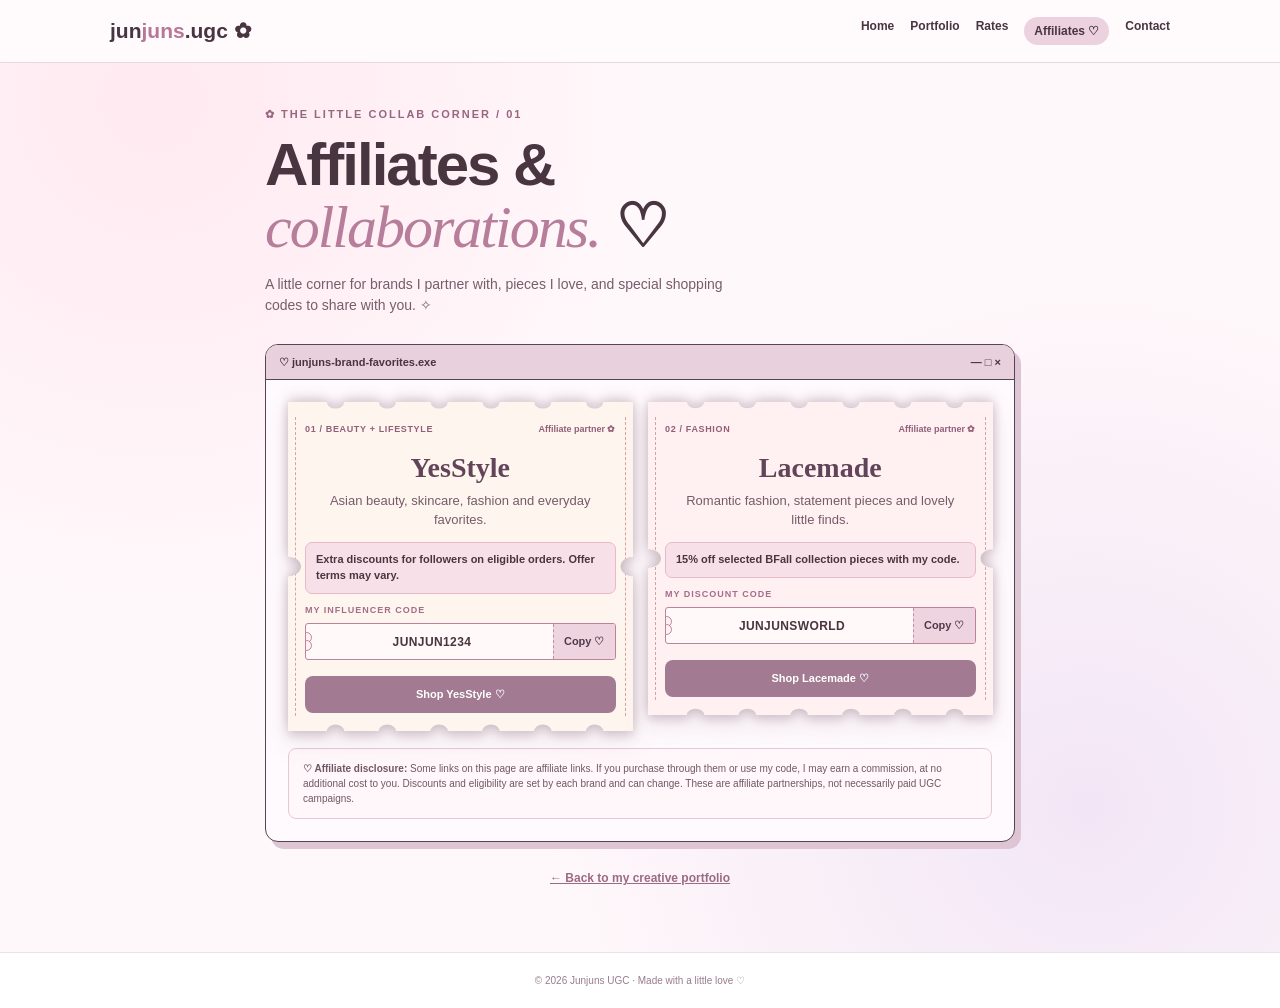
==== commit 1f857008: "Add files via upload" ====
--- a/affiliates.html
+++ b/affiliates.html
@@ -34,6 +34,9 @@
 
 /* Gentle breathing room between the coupon code and shopping link on both tickets */
 .ticket .shop{margin-top:16px;}
+
+/* Slightly larger centered descriptions */
+.ticket .desc{font-size:13px;line-height:1.5;text-align:center}
 </style><style>
 /* Ticket-shaped shadows are applied outside the mask, so the cutouts stay visible. */
 .ticket-wrap{min-width:0;filter:drop-shadow(0 -5px 6px rgba(95,55,77,.18)) drop-shadow(0 5px 5px rgba(95,55,77,.18)) drop-shadow(0 10px 12px rgba(95,55,77,.10));transition:transform .24s ease,filter .24s ease;will-change:transform}
@@ -43,7 +46,7 @@
 </style><style>
 /* Center only each brand title and description; preserve all ticket styling. */
 .ticket .brand{text-align:center}
-.ticket .desc{text-align:center;display:block;font-size:10.5px;line-height:1.45;max-width:290px;margin:0 auto 12px;min-height:31px}
+.ticket .desc{text-align:center;display:block;font-size:13px;line-height:1.45;max-width:290px;margin:0 auto 12px;min-height:38px}
 
 
 </style>
